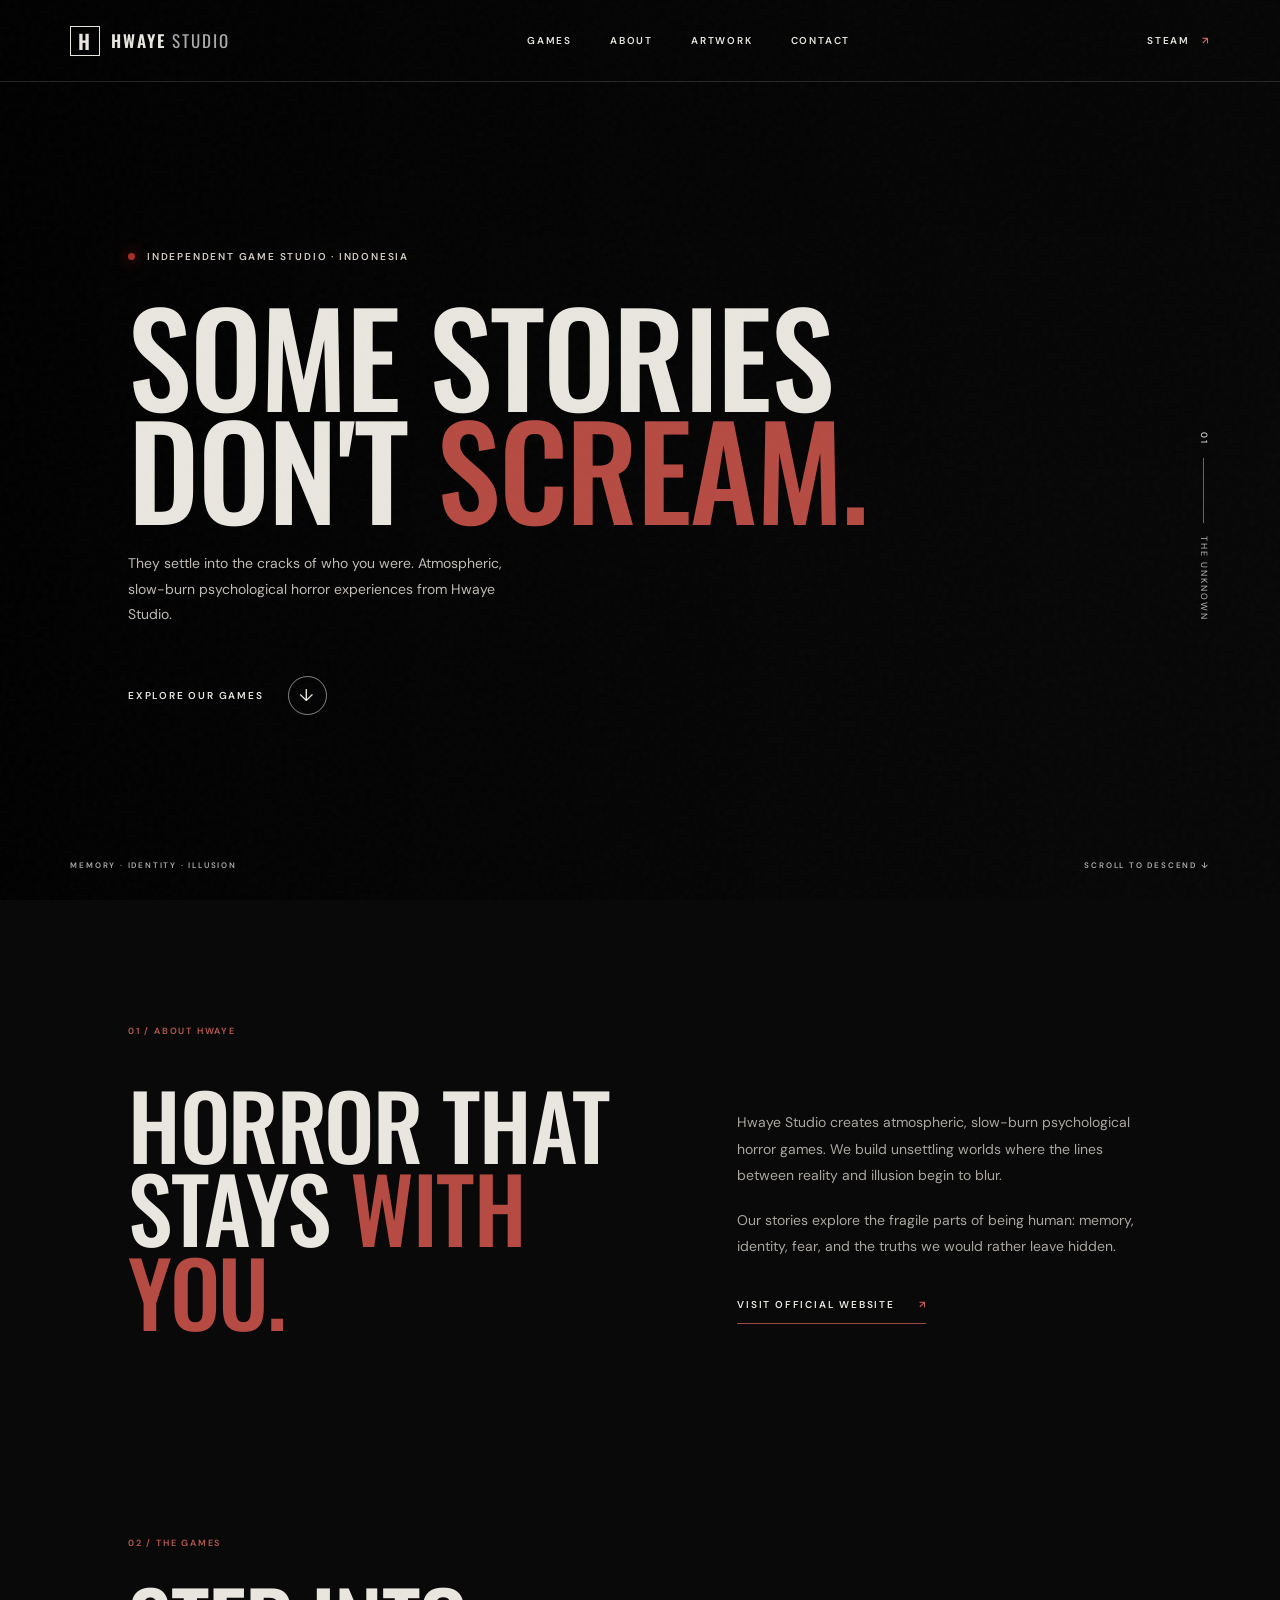
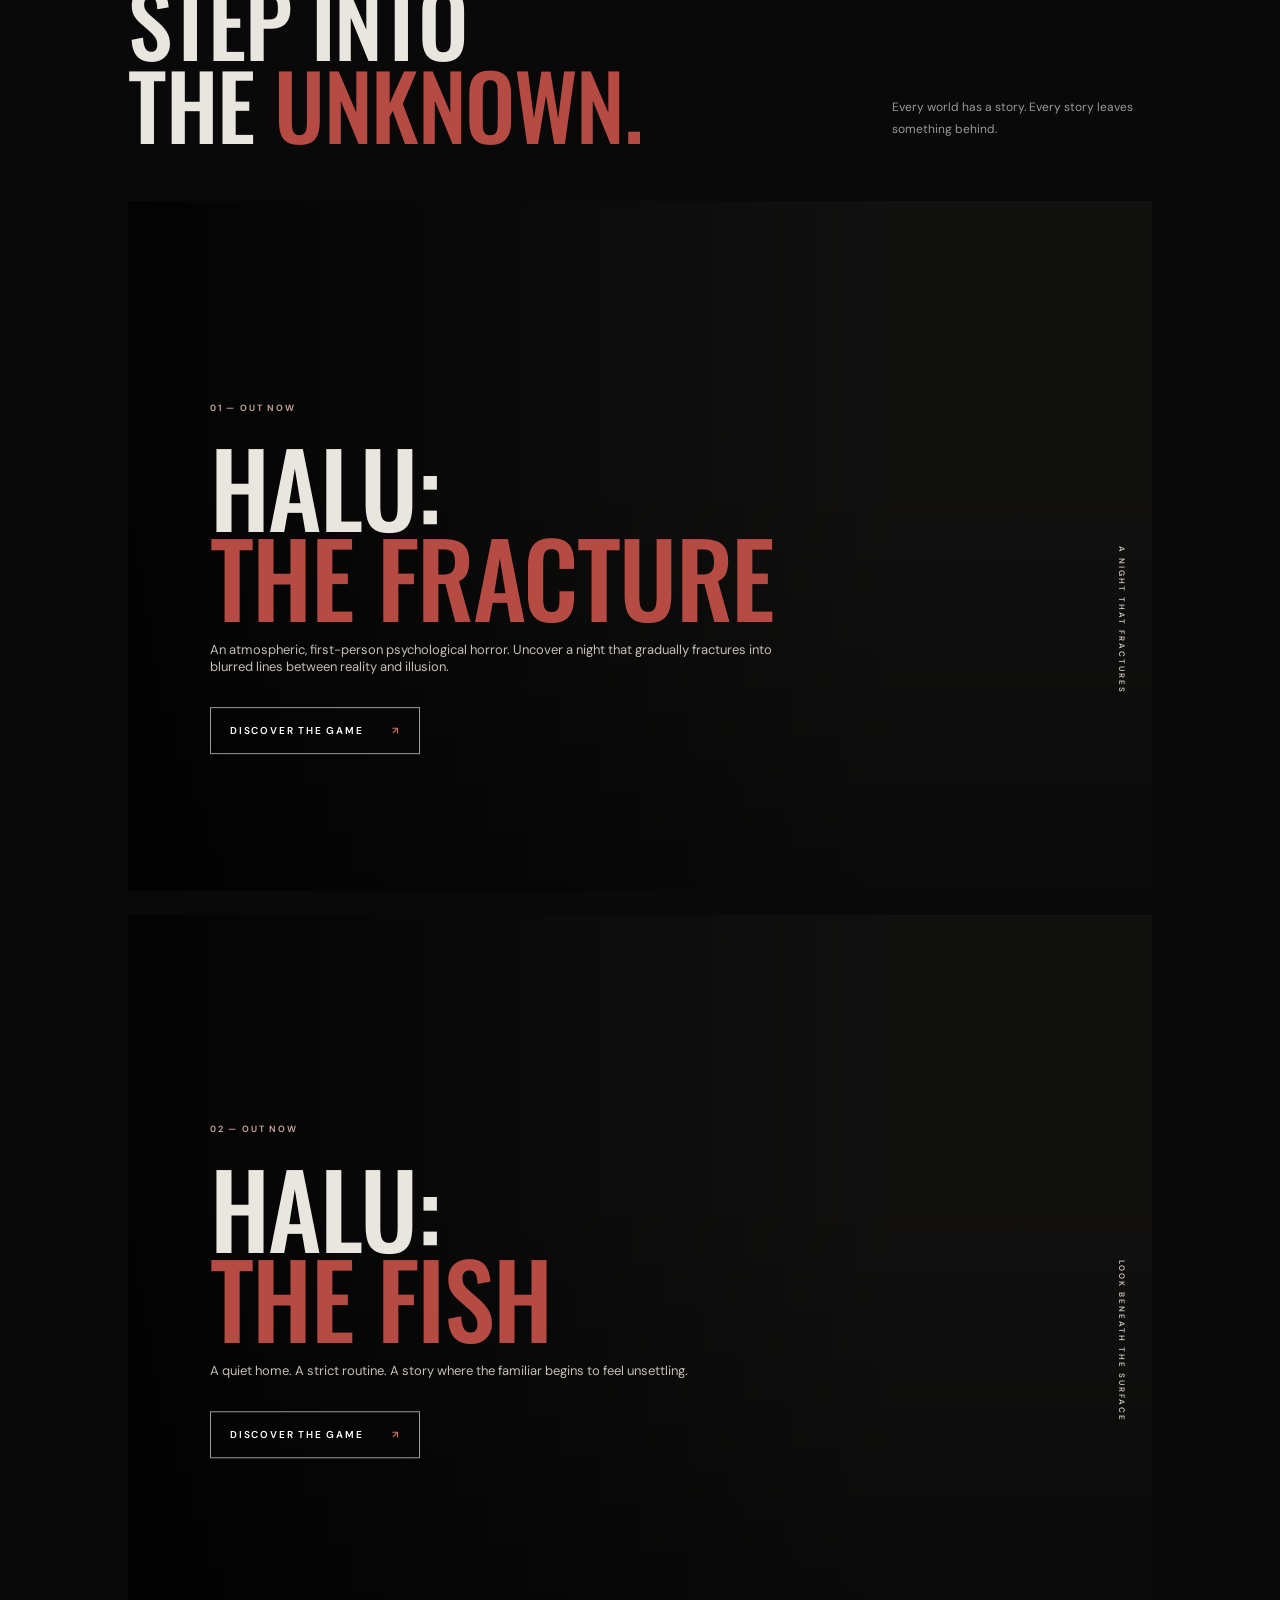
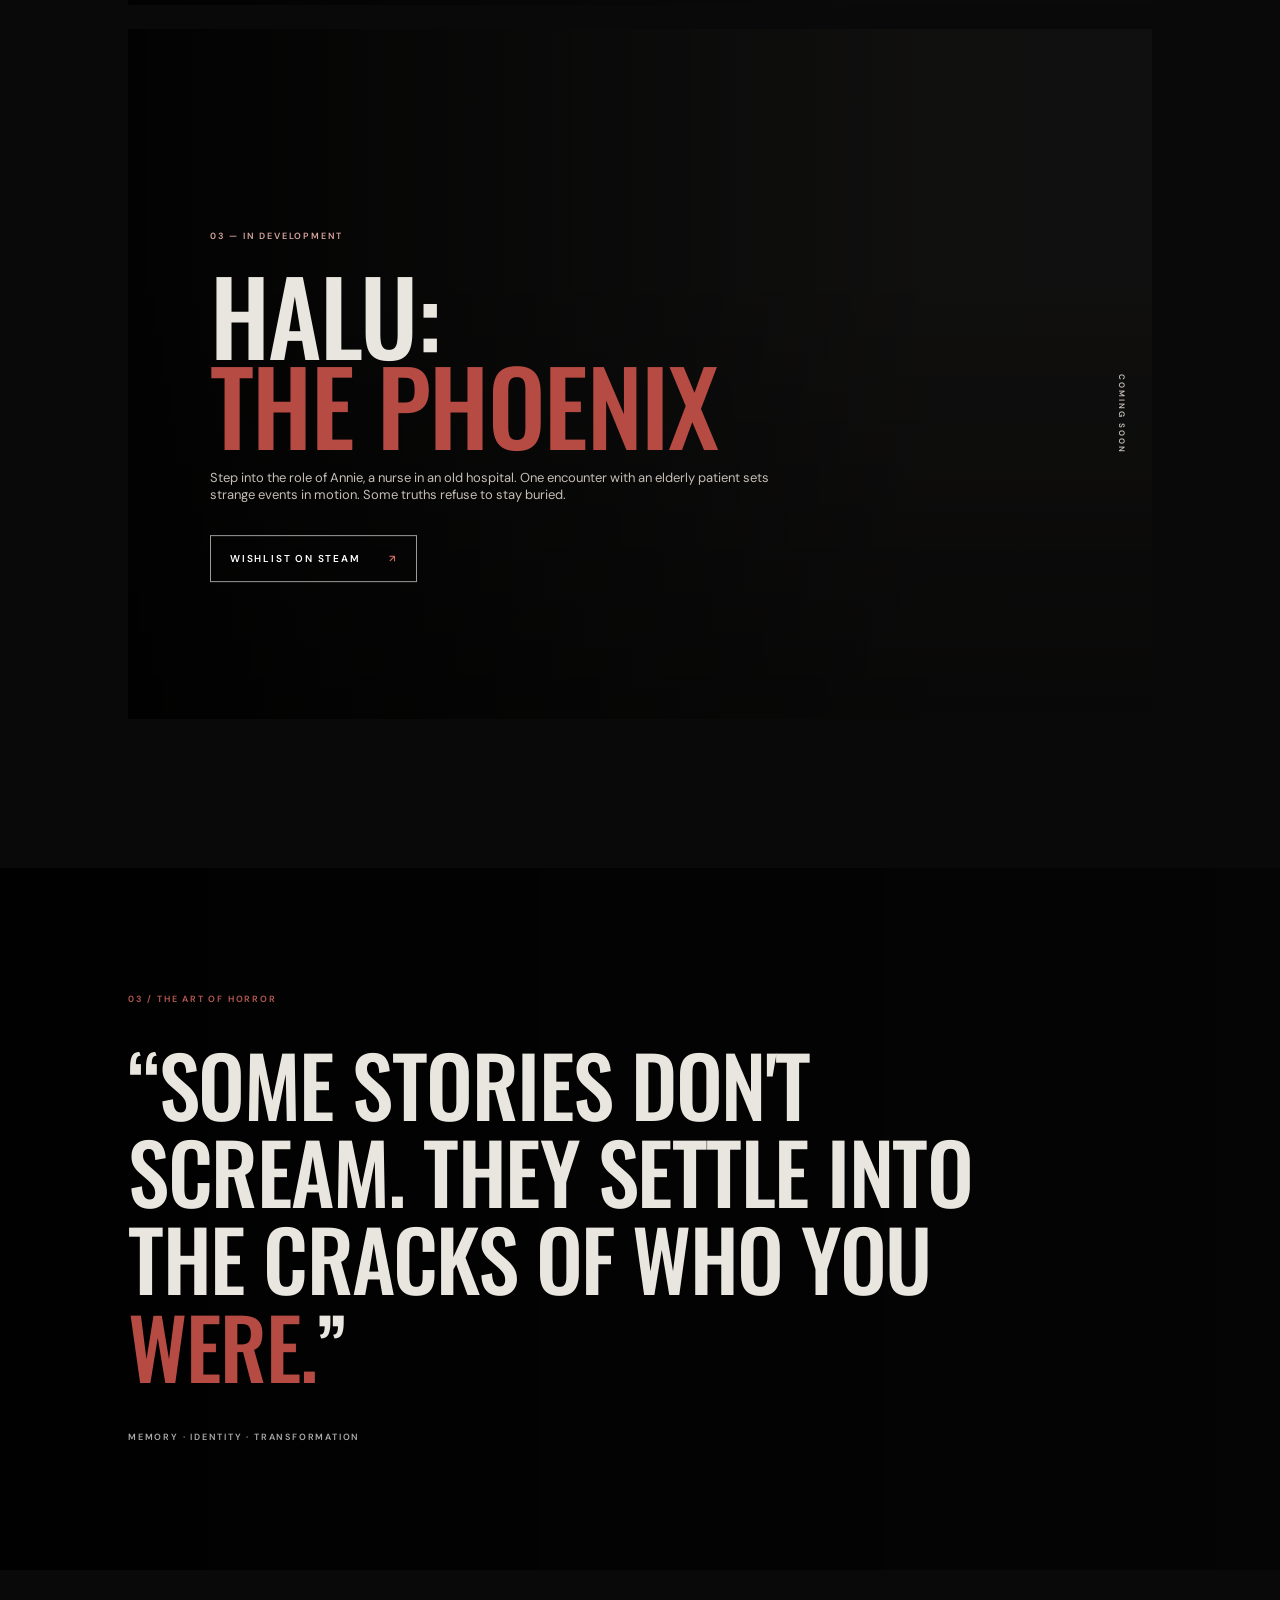
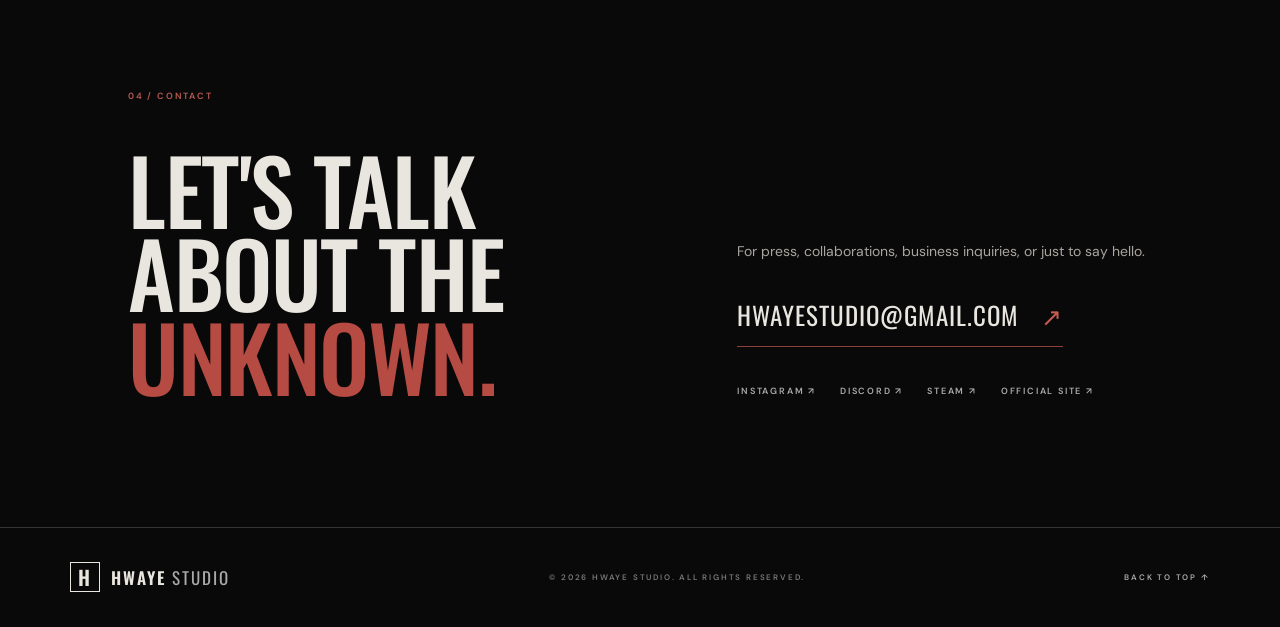
==== index.html @ 4f8d3e0d "First Commit" ====
<!DOCTYPE html>
<html lang="en">
<head>
  <meta charset="UTF-8">
  <meta name="viewport" content="width=device-width, initial-scale=1.0">
  <meta name="theme-color" content="#080808">
  <meta name="description" content="Hwaye Studio creates atmospheric psychological horror games. Stories that settle into the cracks of who you were.">
  <title>Hwaye Studio | Psychological Horror Games</title>
  <link rel="preconnect" href="https://fonts.googleapis.com">
  <link rel="preconnect" href="https://fonts.gstatic.com" crossorigin>
  <link href="https://fonts.googleapis.com/css2?family=DM+Sans:wght@400;500;600;700&family=Oswald:wght@400;500;600;700&display=swap" rel="stylesheet">
  <link rel="stylesheet" href="style.css">
</head>
<body>
  <div class="noise" aria-hidden="true"></div>
  <header class="header" id="top">
    <a class="brand" href="#top" aria-label="Hwaye Studio home"><span class="brand-mark">H</span><span>HWAYE<span class="brand-light"> STUDIO</span></span></a>
    <button class="menu-toggle" aria-label="Toggle navigation" aria-expanded="false"><span></span><span></span></button>
    <nav class="nav" aria-label="Main navigation"><a href="#games">GAMES</a><a href="#studio">ABOUT</a><a href="#artwork">ARTWORK</a><a href="#contact">CONTACT</a></nav>
    <a class="header-link" href="https://store.steampowered.com/developer/hwayestudio" target="_blank" rel="noreferrer">STEAM <span>↗</span></a>
  </header>

  <main>
    <section class="hero">
      <div class="hero-image"></div><div class="hero-shade"></div>
      <div class="hero-content">
        <p class="eyebrow"><i></i> INDEPENDENT GAME STUDIO · INDONESIA</p>
        <h1>SOME STORIES<br>DON'T <em>SCREAM.</em></h1>
        <p class="hero-copy">They settle into the cracks of who you were. Atmospheric, slow-burn psychological horror experiences from Hwaye Studio.</p>
        <a class="round-link" href="#games"><span>EXPLORE OUR GAMES</span><b>↓</b></a>
      </div>
      <div class="hero-index"><span>01</span><span class="index-line"></span><span>THE UNKNOWN</span></div>
      <div class="hero-bottom"><span>MEMORY · IDENTITY · ILLUSION</span><span>SCROLL TO DESCEND ↓</span></div>
    </section>

    <section class="intro section" id="studio">
      <div class="section-tag">01 / ABOUT HWAYE</div>
      <div class="intro-grid"><h2>HORROR THAT<br>STAYS <em>WITH YOU.</em></h2><div class="intro-text"><p>Hwaye Studio creates atmospheric, slow-burn psychological horror games. We build unsettling worlds where the lines between reality and illusion begin to blur.</p><p>Our stories explore the fragile parts of being human: memory, identity, fear, and the truths we would rather leave hidden.</p><a class="text-link" href="https://hwaye.studio/" target="_blank" rel="noreferrer">VISIT OFFICIAL WEBSITE <span>↗</span></a></div></div>
    </section>

    <section class="games section" id="games">
      <div class="section-heading"><div><div class="section-tag">02 / THE GAMES</div><h2>STEP INTO<br>THE <em>UNKNOWN.</em></h2></div><p>Every world has a story. Every story leaves something behind.</p></div>
      <article class="game-feature game-fracture">
        <div class="game-art art-fracture" role="img" aria-label="Halu The Fracture atmospheric game artwork"></div><div class="game-overlay"></div>
        <div class="game-info"><span class="game-number">01 — OUT NOW</span><h3>HALU:<br><em>THE FRACTURE</em></h3><p>An atmospheric, first-person psychological horror. Uncover a night that gradually fractures into blurred lines between reality and illusion.</p><a class="button-line" href="https://store.steampowered.com/search/?term=Halu%3A+The+Fracture" target="_blank" rel="noreferrer">DISCOVER THE GAME <span>↗</span></a></div><span class="game-side">A NIGHT THAT FRACTURES</span>
      </article>
      <article class="game-feature game-fish">
        <div class="game-art art-fish" role="img" aria-label="Halu The Fish atmospheric game artwork"></div><div class="game-overlay"></div>
        <div class="game-info"><span class="game-number">02 — OUT NOW</span><h3>HALU:<br><em>THE FISH</em></h3><p>A quiet home. A strict routine. A story where the familiar begins to feel unsettling.</p><a class="button-line" href="https://store.steampowered.com/search/?term=Halu%3A+The+Fish" target="_blank" rel="noreferrer">DISCOVER THE GAME <span>↗</span></a></div><span class="game-side">LOOK BENEATH THE SURFACE</span>
      </article>
      <article class="game-feature game-phoenix">
        <div class="game-art art-phoenix" role="img" aria-label="Halu The Phoenix old hospital atmosphere"></div><div class="game-overlay"></div>
        <div class="game-info"><span class="game-number">03 — IN DEVELOPMENT</span><h3>HALU:<br><em>THE PHOENIX</em></h3><p>Step into the role of Annie, a nurse in an old hospital. One encounter with an elderly patient sets strange events in motion. Some truths refuse to stay buried.</p><a class="button-line" href="https://store.steampowered.com/app/5189060/Haze_of_Lucidity_Halu_The_Phoenix/?l=indonesian" target="_blank" rel="noreferrer">WISHLIST ON STEAM <span>↗</span></a></div><span class="game-side">COMING SOON</span>
      </article>
    </section>

    <section class="manifesto section" id="artwork">
      <div class="manifesto-bg"></div><div class="manifesto-content"><div class="section-tag">03 / THE ART OF HORROR</div><p class="manifesto-quote">“SOME STORIES DON'T SCREAM. THEY SETTLE INTO THE CRACKS OF WHO YOU <em>WERE.</em>”</p><span class="manifesto-caption">MEMORY · IDENTITY · TRANSFORMATION</span></div>
    </section>

    <section class="contact section" id="contact"><div class="section-tag">04 / CONTACT</div><div class="contact-grid"><h2>LET'S TALK<br>ABOUT THE <em>UNKNOWN.</em></h2><div class="contact-details"><p>For press, collaborations, business inquiries, or just to say hello.</p><a class="email-link" href="mailto:hwayestudio@gmail.com">HWAYESTUDIO@GMAIL.COM <span>↗</span></a><div class="socials"><a href="https://www.instagram.com/hwayestudio/" target="_blank" rel="noreferrer">INSTAGRAM ↗</a><a href="https://discord.gg/NHmQ7cqmkS" target="_blank" rel="noreferrer">DISCORD ↗</a><a href="https://store.steampowered.com/developer/hwayestudio" target="_blank" rel="noreferrer">STEAM ↗</a><a href="https://hwaye.studio/" target="_blank" rel="noreferrer">OFFICIAL SITE ↗</a></div></div></div></section>
  </main>
  <footer class="footer"><a class="brand" href="#top"><span class="brand-mark">H</span><span>HWAYE<span class="brand-light"> STUDIO</span></span></a><span>© <span id="year"></span> HWAYE STUDIO. ALL RIGHTS RESERVED.</span><a href="#top" class="back-top">BACK TO TOP ↑</a></footer>
  <script src="script.js"></script>
</body>
</html>
---- style.css ----
:root {
  --bg: #090909;
  --paper: #e9e6df;
  --muted: #99958e;
  --red: #a52d27;
  --line: rgba(233,230,223,.2);
}

* {
  box-sizing: border-box;
}

html {
  scroll-behavior: smooth;
}

body {
  margin: 0;
  background: var(--bg);
  color: var(--paper);
  font-family: "DM Sans",sans-serif;
  overflow-x: hidden;
}

.noise {
  position: fixed;
  inset: 0;
  z-index: 20;
  pointer-events: none;
  opacity: .045;
  background-image: url("data:image/svg+xml,%3Csvg viewBox='0 0 180 180' xmlns='http://www.w3.org/2000/svg'%3E%3Cfilter id='n'%3E%3CfeTurbulence type='fractalNoise' baseFrequency='.9' numOctaves='3' stitchTiles='stitch'/%3E%3C/filter%3E%3Crect width='100%25' height='100%25' filter='url(%23n)' opacity='.55'/%3E%3C/svg%3E");
}

.header {
  height: 82px;
  position: absolute;
  z-index: 30;
  top: 0;
  left: 0;
  width: 100%;
  display: flex;
  align-items: center;
  justify-content: space-between;
  padding: 0 5.5%;
  border-bottom: 1px solid rgba(255,255,255,.14);
}

.brand {
  display: flex;
  align-items: center;
  gap: 11px;
  text-decoration: none;
  color: var(--paper);
  font-family: Oswald,sans-serif;
  font-size: 17px;
  letter-spacing: 2px;
  font-weight: 600;
}

.brand-mark {
  width: 30px;
  height: 30px;
  border: 1px solid var(--paper);
  display: grid;
  place-items: center;
  font-size: 20px;
  line-height: 1;
}

.brand-light {
  font-weight: 400;
  color: #aaa;
}

.nav {
  display: flex;
  gap: 38px;
}

.nav a,.header-link,.eyebrow,.hero-bottom,.section-tag,.game-number,.game-side,.manifesto-caption,.socials,.footer,.round-link,.button-line,.text-link {
  font-size: 10px;
  letter-spacing: 1.8px;
  font-weight: 600;
}

.nav a,.header-link {
  color: var(--paper);
  text-decoration: none;
  transition: color .25s;
}

.nav a:hover,.header-link:hover,.socials a:hover {
  color: #d36b62;
}

.header-link span {
  color: #d36b62;
  margin-left: 8px;
}

.menu-toggle {
  display: none;
}

.hero {
  height: 100svh;
  min-height: 650px;
  position: relative;
  display: flex;
  align-items: center;
  padding: 100px 10% 80px;
  overflow: hidden;
}

.hero-image,.hero-shade {
  position: absolute;
  inset: 0;
}

.hero-image {
  background-image: url("https://images.unsplash.com/photo-1518709268805-4e9042af9f23?auto=format&fit=crop&w=2200&q=85");
  background-position: center 48%;
  background-size: cover;
  filter: grayscale(65%);
  transform: scale(1.03);
  animation: slowzoom 18s ease-in-out infinite alternate;
}

.hero-shade {
  background: linear-gradient(90deg,rgba(0,0,0,.88),rgba(0,0,0,.38) 60%,rgba(0,0,0,.18)),linear-gradient(0deg,#090909 0%,transparent 35%,rgba(0,0,0,.28));
}

.hero-content {
  position: relative;
  z-index: 2;
  max-width: 850px;
  margin-top: 35px;
}

.eyebrow {
  color: #d2ccc2;
  display: flex;
  align-items: center;
  gap: 12px;
}

.eyebrow i {
  width: 7px;
  height: 7px;
  background: var(--red);
  border-radius: 50%;
  box-shadow: 0 0 14px var(--red);
}

h1,h2,h3,.manifesto-quote {
  font-family: Oswald,sans-serif;
  font-weight: 500;
  letter-spacing: -1.5px;
}

h1 {
  font-size: clamp(65px,10vw,150px);
  line-height: .88;
  margin: 35px 0 28px;
}

h1 em,h2 em,h3 em,.manifesto-quote em {
  font-style: normal;
  color: #b64b43;
}

.hero-copy {
  font-size: 14px;
  line-height: 1.8;
  color: #c0bbb3;
  max-width: 390px;
}

.round-link {
  display: inline-flex;
  align-items: center;
  gap: 24px;
  margin-top: 35px;
  text-decoration: none;
  color: var(--paper);
}

.round-link b {
  width: 39px;
  height: 39px;
  border: 1px solid rgba(255,255,255,.5);
  border-radius: 50%;
  display: grid;
  place-items: center;
  font-size: 17px;
  font-weight: 400;
  transition: .3s;
}

.round-link:hover b {
  background: var(--red);
  border-color: var(--red);
  transform: translateY(4px);
}

.hero-index {
  position: absolute;
  right: 5.5%;
  top: 48%;
  display: flex;
  align-items: center;
  gap: 13px;
  writing-mode: vertical-rl;
  color: #bbb;
  font-size: 9px;
  letter-spacing: 2px;
}

.hero-index span:first-child {
  color: #fff;
}

.index-line {
  height: 65px;
  width: 1px;
  background: #a54a43;
}

.hero-bottom {
  position: absolute;
  bottom: 30px;
  left: 5.5%;
  right: 5.5%;
  display: flex;
  justify-content: space-between;
  color: #aaa;
  font-size: 8px;
}

.section {
  padding: 125px 10%;
}

.section-tag {
  color: #b85a52;
  font-size: 9px;
}

.intro-grid {
  display: grid;
  grid-template-columns: 1.1fr .9fr;
  gap: 10%;
  align-items: end;
  margin-top: 45px;
}

h2 {
  font-size: clamp(54px,7vw,100px);
  line-height: .93;
  margin: 0;
}

.intro-text {
  max-width: 440px;
  padding-bottom: 8px;
}

.intro-text p,.contact-details p {
  font-size: 14px;
  line-height: 1.9;
  color: #aaa69f;
  margin: 0 0 18px;
}

.text-link {
  display: inline-block;
  margin-top: 20px;
  text-decoration: none;
  color: var(--paper);
  padding-bottom: 12px;
  border-bottom: 1px solid #9d4a43;
}

.text-link span {
  margin-left: 20px;
  color: #c65b51;
}

.games {
  padding-top: 80px;
}

.section-heading {
  display: flex;
  justify-content: space-between;
  align-items: end;
  margin-bottom: 55px;
}

.section-heading h2 {
  margin-top: 30px;
}

.section-heading>p {
  max-width: 260px;
  font-size: 12px;
  line-height: 1.8;
  color: #999;
  margin: 0 0 5px;
}

.game-feature {
  height: min(65vw,690px);
  min-height: 470px;
  position: relative;
  margin-bottom: 24px;
  overflow: hidden;
  background: #171615;
}

.game-art,.art-phoenix {
  background-image: url("https://images.unsplash.com/photo-1519494026892-80bbd2d6fd0d?auto=format&fit=crop&w=2000&q=85");
  background-position: center 48%;
  filter: grayscale(55%) brightness(.72);
}

.game-phoenix .game-overlay {
  background: linear-gradient(90deg,rgba(0,0,0,.9),rgba(0,0,0,.3) 78%),linear-gradient(0deg,rgba(0,0,0,.48),transparent 65%);
}

.game-phoenix .game-number {
  color: #d6a59e;
}

.game-overlay {
  position: absolute;
  inset: 0;
}

.game-art {
  background-size: cover;
  background-position: center;
  transition: transform 1.2s cubic-bezier(.2,.7,.2,1);
  filter: grayscale(35%);
}

.game-feature:hover .game-art {
  transform: scale(1.045);
}

.art-fracture {
  background-image: url("https://images.unsplash.com/photo-1519608487953-e999c86e7455?auto=format&fit=crop&w=2000&q=85");
  background-position: center 45%;
}

.art-fish {
  background-image: url("https://images.unsplash.com/photo-1524704654690-b56c05c78a00?auto=format&fit=crop&w=2000&q=85");
  background-position: center 52%;
  filter: grayscale(20%) brightness(.72);
}

.game-overlay {
  background: linear-gradient(90deg,rgba(0,0,0,.86),rgba(0,0,0,.24) 75%),linear-gradient(0deg,rgba(0,0,0,.4),transparent 60%);
}

.game-info {
  position: absolute;
  left: 8%;
  top: 50%;
  transform: translateY(-42%);
  max-width: 580px;
}

.game-number {
  color: #d0aaa3;
  font-size: 9px;
}

.game-info h3 {
  font-size: clamp(55px,8vw,112px);
  line-height: .88;
  margin: 25px 0 20px;
}

.game-info p {
  font-size: 13px;
  color: #c4beb6;
  margin-bottom: 32px;
}

.button-line {
  display: inline-block;
  text-decoration: none;
  color: white;
  border: 1px solid rgba(255,255,255,.6);
  padding: 16px 19px;
  transition: .3s;
}

.button-line span {
  margin-left: 25px;
  color: #d16b61;
}

.button-line:hover {
  background: var(--paper);
  color: #111;
}

.game-side {
  position: absolute;
  right: 25px;
  top: 50%;
  writing-mode: vertical-rl;
  color: #c6c0b9;
  font-size: 8px;
  letter-spacing: 2px;
}

.manifesto {
  min-height: 570px;
  position: relative;
  display: flex;
  align-items: center;
  overflow: hidden;
}

.manifesto-bg {
  position: absolute;
  inset: 0;
  background: linear-gradient(90deg,rgba(0,0,0,.9),rgba(0,0,0,.48)),url("https://images.unsplash.com/photo-1511497584788-876760111969?auto=format&fit=crop&w=2000&q=85") center/cover;
  filter: grayscale(100%);
}

.manifesto-content {
  position: relative;
  max-width: 900px;
}

.manifesto-quote {
  font-size: clamp(42px,6.5vw,88px);
  line-height: 1.05;
  margin: 35px 0;
}

.manifesto-caption {
  color: #aaa;
  font-size: 9px;
}

.contact {
  padding-top: 120px;
  padding-bottom: 130px;
}

.contact-grid {
  display: grid;
  grid-template-columns: 1.1fr .9fr;
  gap: 10%;
  align-items: end;
  margin-top: 45px;
}

.contact-details {
  max-width: 440px;
}

.email-link {
  display: inline-block;
  color: var(--paper);
  font-family: Oswald,sans-serif;
  font-size: clamp(17px,2vw,25px);
  letter-spacing: 1px;
  text-decoration: none;
  border-bottom: 1px solid #8d413a;
  padding: 13px 0;
}

.email-link span {
  color: #c65b51;
  margin-left: 15px;
}

.socials {
  display: flex;
  gap: 24px;
  flex-wrap: wrap;
  margin-top: 38px;
}

.socials a {
  color: #aaa;
  text-decoration: none;
  font-size: 9px;
  transition: .2s;
}

.footer {
  min-height: 100px;
  border-top: 1px solid var(--line);
  padding: 25px 5.5%;
  display: flex;
  align-items: center;
  justify-content: space-between;
  color: #777;
  font-size: 8px;
}

.footer .brand {
  color: var(--paper);
}

.back-top {
  color: #aaa;
  text-decoration: none;
}

.back-top:hover {
  color: #fff;
}

@keyframes slowzoom {
  from {
    transform: scale(1.03);
  }

  to {
    transform: scale(1.12);
  }
}

@media (max-width:760px) {
  .header {
    height: 70px;
    padding: 0 6%;
  }

  .nav {
    display: none;
    position: absolute;
    top: 70px;
    left: 0;
    right: 0;
    background: #0c0c0c;
    padding: 25px 7%;
    flex-direction: column;
    gap: 23px;
    border-bottom: 1px solid var(--line);
  }

  .nav.open {
    display: flex;
  }

  .header-link {
    margin-left: auto;
    margin-right: 22px;
  }

  .menu-toggle {
    display: flex;
    background: none;
    border: 0;
    width: 28px;
    height: 24px;
    flex-direction: column;
    justify-content: center;
    gap: 6px;
    order: 3;
    padding: 0;
  }

  .menu-toggle span {
    height: 1px;
    background: #eee;
    width: 100%;
  }

  .hero {
    min-height: 680px;
    padding: 100px 7% 80px;
  }

  .hero-content {
    margin-top: 0;
  }

  h1 {
    font-size: clamp(58px,15vw,100px);
  }

  .hero-index {
    right: 5%;
    font-size: 7px;
  }

  .hero-bottom {
    left: 7%;
    right: 7%;
    font-size: 7px;
  }

  .section {
    padding: 85px 7%;
  }

  .intro-grid,.contact-grid {
    grid-template-columns: 1fr;
    gap: 35px;
    margin-top: 35px;
  }

  .intro-text {
    max-width: 560px;
  }

  .section-heading {
    display: block;
  }

  .section-heading>p {
    margin-top: 25px;
  }

  .game-feature {
    min-height: 530px;
    height: 145vw;
    max-height: 650px;
  }

  .game-info {
    left: 7%;
    right: 7%;
    top: auto;
    bottom: 9%;
    transform: none;
  }

  .game-info h3 {
    font-size: clamp(54px,13vw,85px);
  }

  .game-side {
    right: 12px;
  }

  .manifesto {
    min-height: 490px;
  }

  .manifesto-quote {
    font-size: clamp(40px,11vw,68px);
  }

  .footer {
    padding: 25px 7%;
    gap: 20px;
    flex-wrap: wrap;
  }

  .footer>span {
    order: 3;
    width: 100%;
  }
}

@media (prefers-reduced-motion:reduce) {
  html {
    scroll-behavior: auto;
  }

  *,*::before,*::after {
    animation-duration: .01ms !important;
    transition-duration: .01ms !important;
  }
}

.reveal {
  opacity: 0;
  transform: translateY(24px);
  transition: opacity .8s ease,transform .8s ease;
}

.reveal.is-visible {
  opacity: 1;
  transform: translateY(0);
}
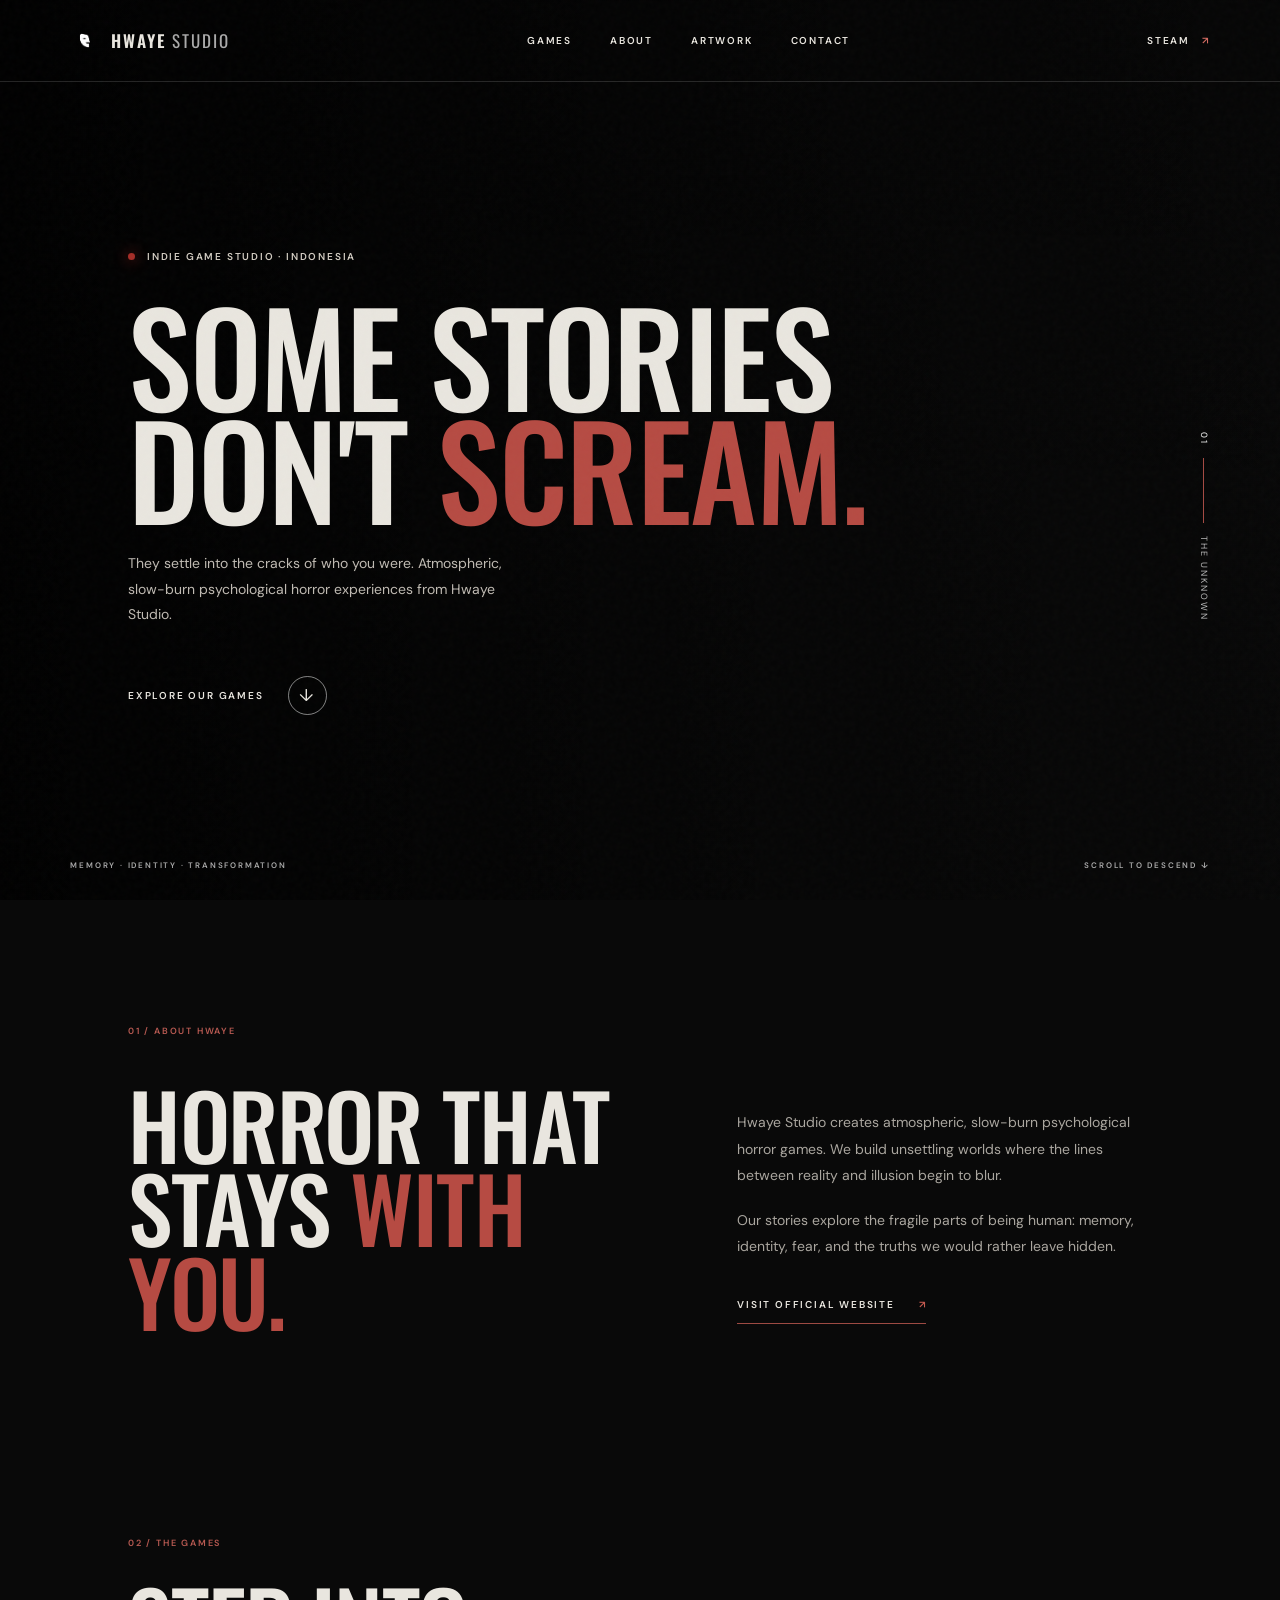
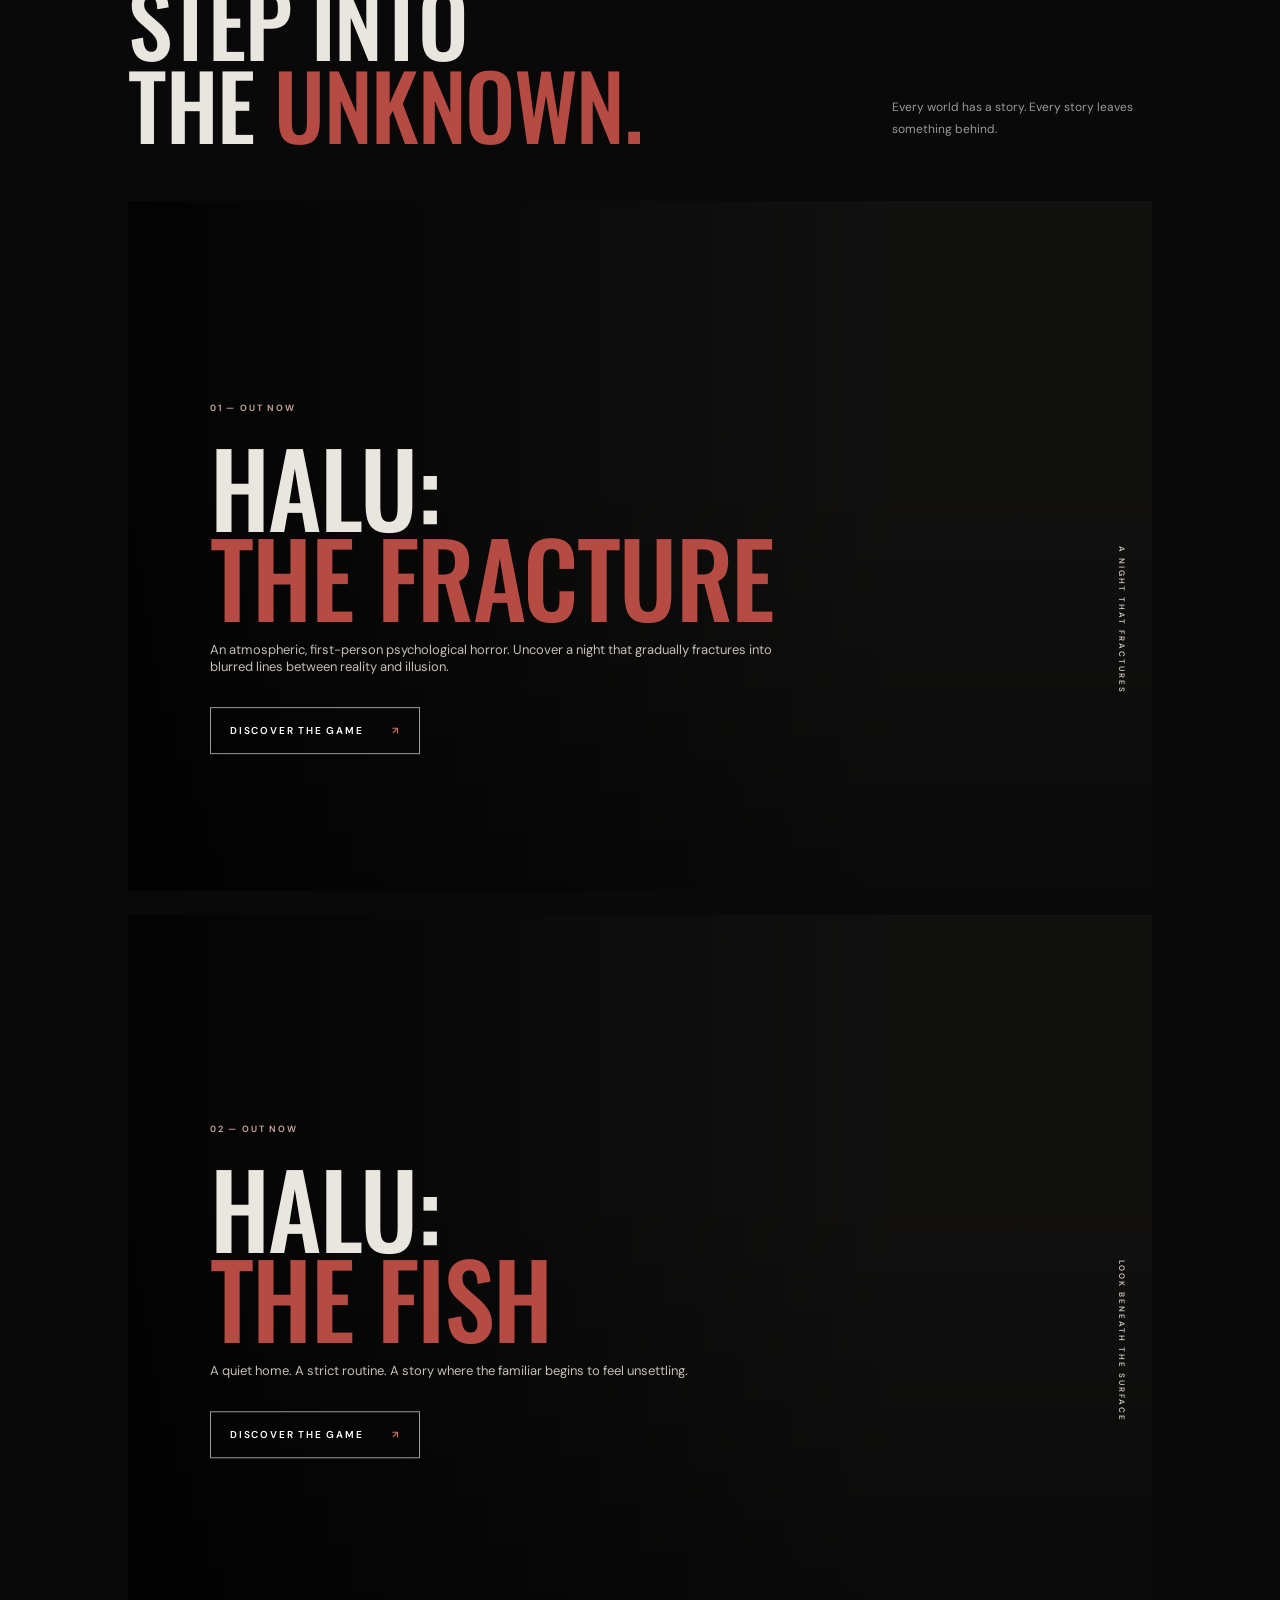
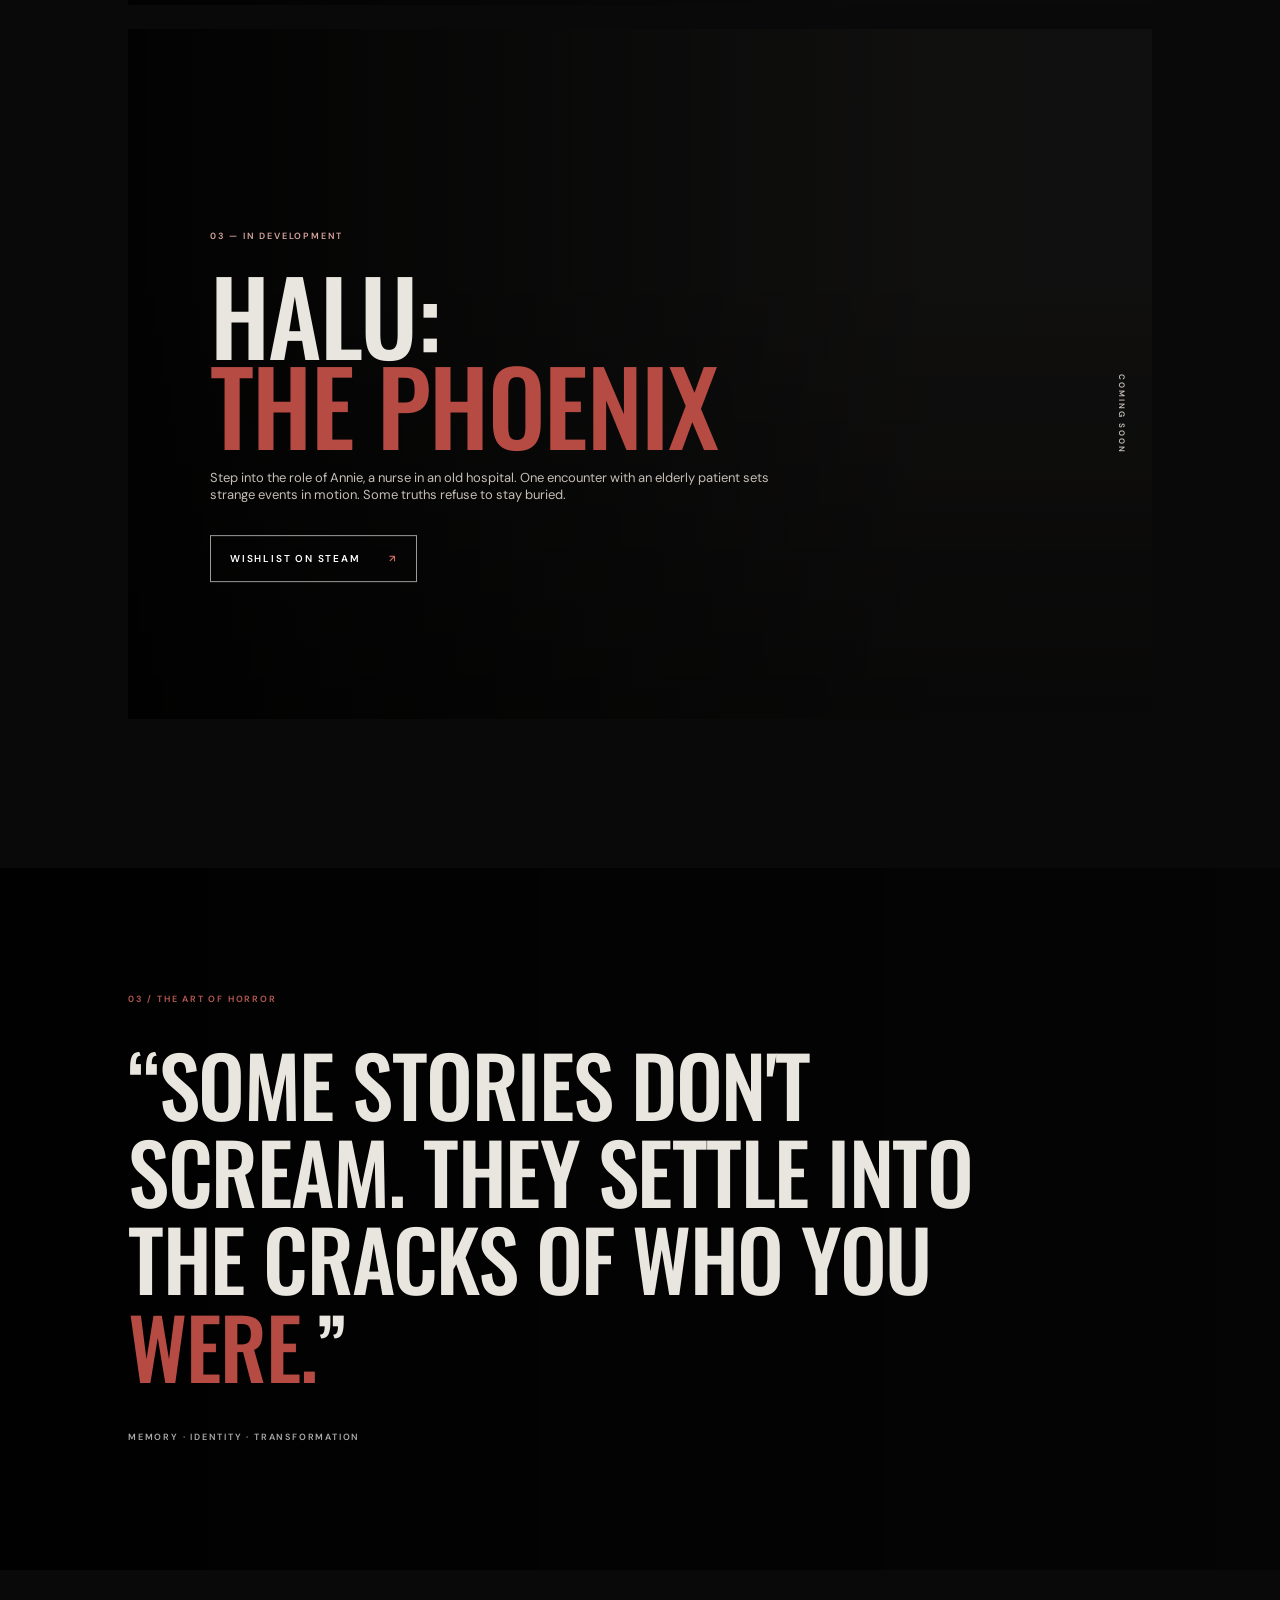
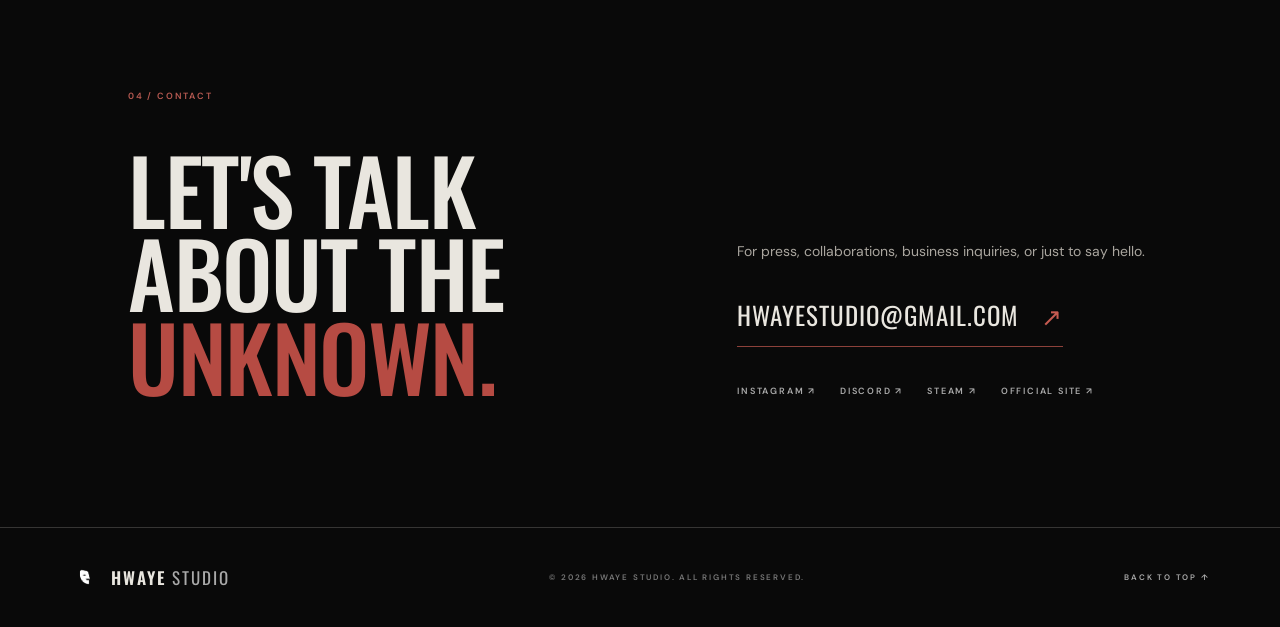
==== commit 4bba9068: "Added Hwaye Studio Logo" ====
--- a/index.html
+++ b/index.html
@@ -5,7 +5,9 @@
   <meta name="viewport" content="width=device-width, initial-scale=1.0">
   <meta name="theme-color" content="#080808">
   <meta name="description" content="Hwaye Studio creates atmospheric psychological horror games. Stories that settle into the cracks of who you were.">
+
   <title>Hwaye Studio | Psychological Horror Games</title>
+
   <link rel="preconnect" href="https://fonts.googleapis.com">
   <link rel="preconnect" href="https://fonts.gstatic.com" crossorigin>
   <link href="https://fonts.googleapis.com/css2?family=DM+Sans:wght@400;500;600;700&family=Oswald:wght@400;500;600;700&display=swap" rel="stylesheet">
@@ -13,54 +15,159 @@
 </head>
 <body>
   <div class="noise" aria-hidden="true"></div>
+
+  <!-- Header -->
   <header class="header" id="top">
-    <a class="brand" href="#top" aria-label="Hwaye Studio home"><span class="brand-mark">H</span><span>HWAYE<span class="brand-light"> STUDIO</span></span></a>
-    <button class="menu-toggle" aria-label="Toggle navigation" aria-expanded="false"><span></span><span></span></button>
-    <nav class="nav" aria-label="Main navigation"><a href="#games">GAMES</a><a href="#studio">ABOUT</a><a href="#artwork">ARTWORK</a><a href="#contact">CONTACT</a></nav>
+    <a class="brand" href="#top" aria-label="Hwaye Studio home"><img class="brand-mark" src="assets/logo.png" alt=""><span>HWAYE<span class="brand-light"> STUDIO</span></span></a>
+
+    <button class="menu-toggle" aria-label="Toggle navigation" aria-expanded="false">
+      <span></span>
+      <span></span>
+    </button>
+
+    <nav class="nav" aria-label="Main navigation">
+      <a href="#games">GAMES</a>
+      <a href="#studio">ABOUT</a>
+      <a href="#artwork">ARTWORK</a>
+      <a href="#contact">CONTACT</a>
+    </nav>
+
     <a class="header-link" href="https://store.steampowered.com/developer/hwayestudio" target="_blank" rel="noreferrer">STEAM <span>↗</span></a>
   </header>
 
   <main>
+    <!-- Hero -->
     <section class="hero">
-      <div class="hero-image"></div><div class="hero-shade"></div>
+      <div class="hero-image"></div>
+      <div class="hero-shade"></div>
+
       <div class="hero-content">
-        <p class="eyebrow"><i></i> INDEPENDENT GAME STUDIO · INDONESIA</p>
+        <p class="eyebrow"><i></i>INDIE GAME STUDIO · INDONESIA</p>
         <h1>SOME STORIES<br>DON'T <em>SCREAM.</em></h1>
         <p class="hero-copy">They settle into the cracks of who you were. Atmospheric, slow-burn psychological horror experiences from Hwaye Studio.</p>
         <a class="round-link" href="#games"><span>EXPLORE OUR GAMES</span><b>↓</b></a>
       </div>
-      <div class="hero-index"><span>01</span><span class="index-line"></span><span>THE UNKNOWN</span></div>
-      <div class="hero-bottom"><span>MEMORY · IDENTITY · ILLUSION</span><span>SCROLL TO DESCEND ↓</span></div>
+
+      <div class="hero-index">
+        <span>01</span>
+        <span class="index-line"></span>
+        <span>THE UNKNOWN</span>
+      </div>
+
+      <div class="hero-bottom">
+        <span>MEMORY · IDENTITY · TRANSFORMATION</span>
+        <span>SCROLL TO DESCEND ↓</span>
+      </div>
     </section>
 
+    <!-- About -->
     <section class="intro section" id="studio">
       <div class="section-tag">01 / ABOUT HWAYE</div>
-      <div class="intro-grid"><h2>HORROR THAT<br>STAYS <em>WITH YOU.</em></h2><div class="intro-text"><p>Hwaye Studio creates atmospheric, slow-burn psychological horror games. We build unsettling worlds where the lines between reality and illusion begin to blur.</p><p>Our stories explore the fragile parts of being human: memory, identity, fear, and the truths we would rather leave hidden.</p><a class="text-link" href="https://hwaye.studio/" target="_blank" rel="noreferrer">VISIT OFFICIAL WEBSITE <span>↗</span></a></div></div>
+
+      <div class="intro-grid">
+        <h2>HORROR THAT<br>STAYS <em>WITH YOU.</em></h2>
+
+        <div class="intro-text">
+          <p>Hwaye Studio creates atmospheric, slow-burn psychological horror games. We build unsettling worlds where the lines between reality and illusion begin to blur.</p>
+          <p>Our stories explore the fragile parts of being human: memory, identity, fear, and the truths we would rather leave hidden.</p>
+          <a class="text-link" href="https://hwaye.studio/" target="_blank" rel="noreferrer">VISIT OFFICIAL WEBSITE <span>↗</span></a>
+        </div>
+      </div>
     </section>
 
+    <!-- Games -->
     <section class="games section" id="games">
-      <div class="section-heading"><div><div class="section-tag">02 / THE GAMES</div><h2>STEP INTO<br>THE <em>UNKNOWN.</em></h2></div><p>Every world has a story. Every story leaves something behind.</p></div>
+      <div class="section-heading">
+        <div>
+          <div class="section-tag">02 / THE GAMES</div>
+          <h2>STEP INTO<br>THE <em>UNKNOWN.</em></h2>
+        </div>
+        <p>Every world has a story. Every story leaves something behind.</p>
+      </div>
+
       <article class="game-feature game-fracture">
-        <div class="game-art art-fracture" role="img" aria-label="Halu The Fracture atmospheric game artwork"></div><div class="game-overlay"></div>
-        <div class="game-info"><span class="game-number">01 — OUT NOW</span><h3>HALU:<br><em>THE FRACTURE</em></h3><p>An atmospheric, first-person psychological horror. Uncover a night that gradually fractures into blurred lines between reality and illusion.</p><a class="button-line" href="https://store.steampowered.com/search/?term=Halu%3A+The+Fracture" target="_blank" rel="noreferrer">DISCOVER THE GAME <span>↗</span></a></div><span class="game-side">A NIGHT THAT FRACTURES</span>
+        <div class="game-art art-fracture" role="img" aria-label="Halu The Fracture atmospheric game artwork"></div>
+        <div class="game-overlay"></div>
+
+        <div class="game-info">
+          <span class="game-number">01 — OUT NOW</span>
+          <h3>HALU:<br><em>THE FRACTURE</em></h3>
+          <p>An atmospheric, first-person psychological horror. Uncover a night that gradually fractures into blurred lines between reality and illusion.</p>
+          <a class="button-line" href="https://store.steampowered.com/search/?term=Halu%3A+The+Fracture" target="_blank" rel="noreferrer">DISCOVER THE GAME <span>↗</span></a>
+        </div>
+
+        <span class="game-side">A NIGHT THAT FRACTURES</span>
       </article>
+
       <article class="game-feature game-fish">
-        <div class="game-art art-fish" role="img" aria-label="Halu The Fish atmospheric game artwork"></div><div class="game-overlay"></div>
-        <div class="game-info"><span class="game-number">02 — OUT NOW</span><h3>HALU:<br><em>THE FISH</em></h3><p>A quiet home. A strict routine. A story where the familiar begins to feel unsettling.</p><a class="button-line" href="https://store.steampowered.com/search/?term=Halu%3A+The+Fish" target="_blank" rel="noreferrer">DISCOVER THE GAME <span>↗</span></a></div><span class="game-side">LOOK BENEATH THE SURFACE</span>
+        <div class="game-art art-fish" role="img" aria-label="Halu The Fish atmospheric game artwork"></div>
+        <div class="game-overlay"></div>
+
+        <div class="game-info">
+          <span class="game-number">02 — OUT NOW</span>
+          <h3>HALU:<br><em>THE FISH</em></h3>
+          <p>A quiet home. A strict routine. A story where the familiar begins to feel unsettling.</p>
+          <a class="button-line" href="https://store.steampowered.com/search/?term=Halu%3A+The+Fish" target="_blank" rel="noreferrer">DISCOVER THE GAME <span>↗</span></a>
+        </div>
+
+        <span class="game-side">LOOK BENEATH THE SURFACE</span>
       </article>
+
       <article class="game-feature game-phoenix">
-        <div class="game-art art-phoenix" role="img" aria-label="Halu The Phoenix old hospital atmosphere"></div><div class="game-overlay"></div>
-        <div class="game-info"><span class="game-number">03 — IN DEVELOPMENT</span><h3>HALU:<br><em>THE PHOENIX</em></h3><p>Step into the role of Annie, a nurse in an old hospital. One encounter with an elderly patient sets strange events in motion. Some truths refuse to stay buried.</p><a class="button-line" href="https://store.steampowered.com/app/5189060/Haze_of_Lucidity_Halu_The_Phoenix/?l=indonesian" target="_blank" rel="noreferrer">WISHLIST ON STEAM <span>↗</span></a></div><span class="game-side">COMING SOON</span>
+        <div class="game-art art-phoenix" role="img" aria-label="Halu The Phoenix old hospital atmosphere"></div>
+        <div class="game-overlay"></div>
+
+        <div class="game-info">
+          <span class="game-number">03 — IN DEVELOPMENT</span>
+          <h3>HALU:<br><em>THE PHOENIX</em></h3>
+          <p>Step into the role of Annie, a nurse in an old hospital. One encounter with an elderly patient sets strange events in motion. Some truths refuse to stay buried.</p>
+          <a class="button-line" href="https://store.steampowered.com/app/5189060/Haze_of_Lucidity_Halu_The_Phoenix/?l=indonesian" target="_blank" rel="noreferrer">WISHLIST ON STEAM <span>↗</span></a>
+        </div>
+
+        <span class="game-side">COMING SOON</span>
       </article>
     </section>
 
+    <!-- Artwork / Manifesto -->
     <section class="manifesto section" id="artwork">
-      <div class="manifesto-bg"></div><div class="manifesto-content"><div class="section-tag">03 / THE ART OF HORROR</div><p class="manifesto-quote">“SOME STORIES DON'T SCREAM. THEY SETTLE INTO THE CRACKS OF WHO YOU <em>WERE.</em>”</p><span class="manifesto-caption">MEMORY · IDENTITY · TRANSFORMATION</span></div>
+      <div class="manifesto-bg"></div>
+
+      <div class="manifesto-content">
+        <div class="section-tag">03 / THE ART OF HORROR</div>
+        <p class="manifesto-quote">“SOME STORIES DON'T SCREAM. THEY SETTLE INTO THE CRACKS OF WHO YOU <em>WERE.</em>”</p>
+        <span class="manifesto-caption">MEMORY · IDENTITY · TRANSFORMATION</span>
+      </div>
     </section>
 
-    <section class="contact section" id="contact"><div class="section-tag">04 / CONTACT</div><div class="contact-grid"><h2>LET'S TALK<br>ABOUT THE <em>UNKNOWN.</em></h2><div class="contact-details"><p>For press, collaborations, business inquiries, or just to say hello.</p><a class="email-link" href="mailto:hwayestudio@gmail.com">HWAYESTUDIO@GMAIL.COM <span>↗</span></a><div class="socials"><a href="https://www.instagram.com/hwayestudio/" target="_blank" rel="noreferrer">INSTAGRAM ↗</a><a href="https://discord.gg/NHmQ7cqmkS" target="_blank" rel="noreferrer">DISCORD ↗</a><a href="https://store.steampowered.com/developer/hwayestudio" target="_blank" rel="noreferrer">STEAM ↗</a><a href="https://hwaye.studio/" target="_blank" rel="noreferrer">OFFICIAL SITE ↗</a></div></div></div></section>
+    <!-- Contact -->
+    <section class="contact section" id="contact">
+      <div class="section-tag">04 / CONTACT</div>
+
+      <div class="contact-grid">
+        <h2>LET'S TALK<br>ABOUT THE <em>UNKNOWN.</em></h2>
+
+        <div class="contact-details">
+          <p>For press, collaborations, business inquiries, or just to say hello.</p>
+          <a class="email-link" href="mailto:hwayestudio@gmail.com">HWAYESTUDIO@GMAIL.COM <span>↗</span></a>
+
+          <div class="socials">
+            <a href="https://www.instagram.com/hwayestudio/" target="_blank" rel="noreferrer">INSTAGRAM ↗</a>
+            <a href="https://discord.gg/NHmQ7cqmkS" target="_blank" rel="noreferrer">DISCORD ↗</a>
+            <a href="https://store.steampowered.com/developer/hwayestudio" target="_blank" rel="noreferrer">STEAM ↗</a>
+            <a href="https://hwaye.studio/" target="_blank" rel="noreferrer">OFFICIAL SITE ↗</a>
+          </div>
+        </div>
+      </div>
+    </section>
   </main>
-  <footer class="footer"><a class="brand" href="#top"><span class="brand-mark">H</span><span>HWAYE<span class="brand-light"> STUDIO</span></span></a><span>© <span id="year"></span> HWAYE STUDIO. ALL RIGHTS RESERVED.</span><a href="#top" class="back-top">BACK TO TOP ↑</a></footer>
+
+  <!-- Footer -->
+  <footer class="footer">
+    <a class="brand" href="#top" aria-label="Hwaye Studio home"><img class="brand-mark" src="assets/logo.png" alt=""><span>HWAYE<span class="brand-light"> STUDIO</span></span></a>
+    <span>© <span id="year"></span> HWAYE STUDIO. ALL RIGHTS RESERVED.</span>
+    <a href="#top" class="back-top">BACK TO TOP ↑</a>
+  </footer>
+
   <script src="script.js"></script>
 </body>
-</html>
+</html>
--- a/style.css
+++ b/style.css
@@ -60,11 +60,8 @@
 .brand-mark {
   width: 30px;
   height: 30px;
-  border: 1px solid var(--paper);
-  display: grid;
-  place-items: center;
-  font-size: 20px;
-  line-height: 1;
+  display: block;
+  object-fit: contain;
 }
 
 .brand-light {
@@ -118,7 +115,7 @@
 }
 
 .hero-image {
-  background-image: url("https://images.unsplash.com/photo-1518709268805-4e9042af9f23?auto=format&fit=crop&w=2200&q=85");
+  background-image: url("https://shared.akamai.steamstatic.com/store_item_assets/steam/apps/4236810/c453079d72036a5ca3d26dc6ac8cdc0ff37a5149/ss_c453079d72036a5ca3d26dc6ac8cdc0ff37a5149.1920x1080.jpg?t=1788507905");
   background-position: center 48%;
   background-size: cover;
   filter: grayscale(65%);
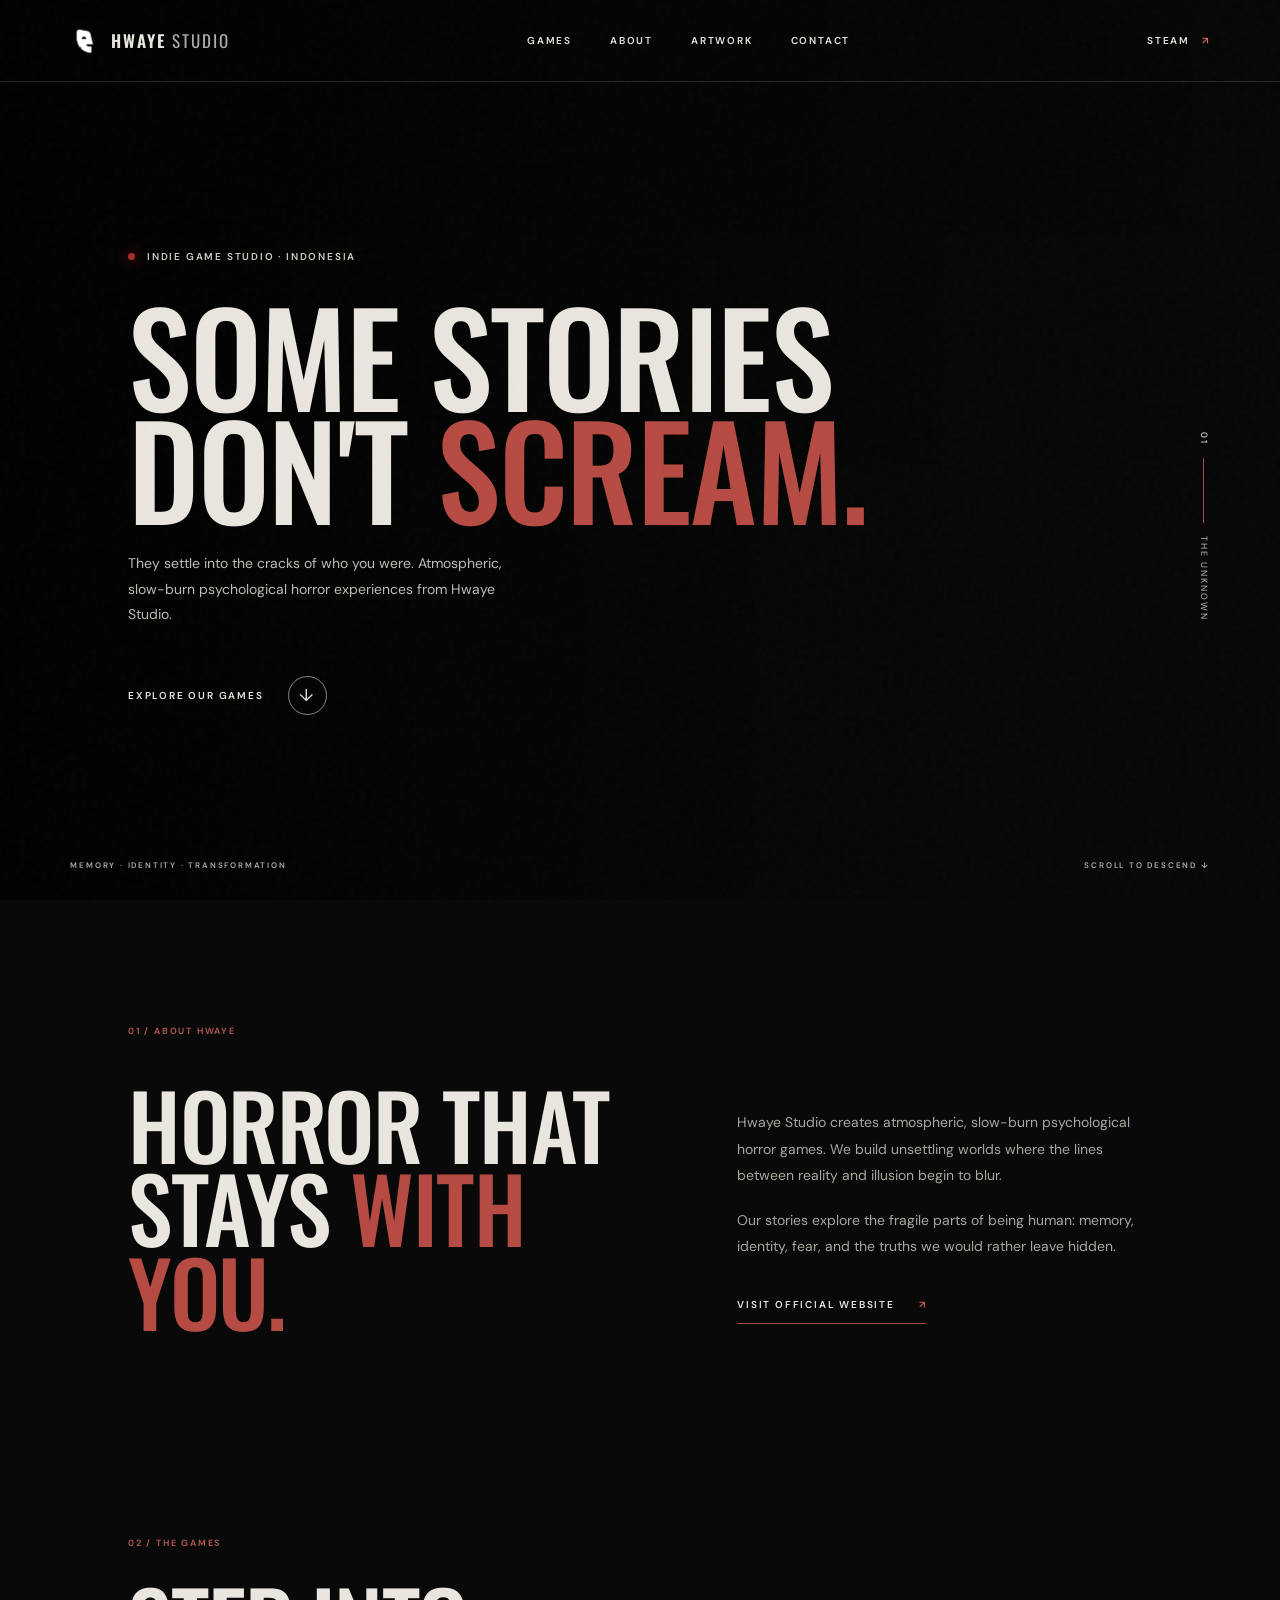
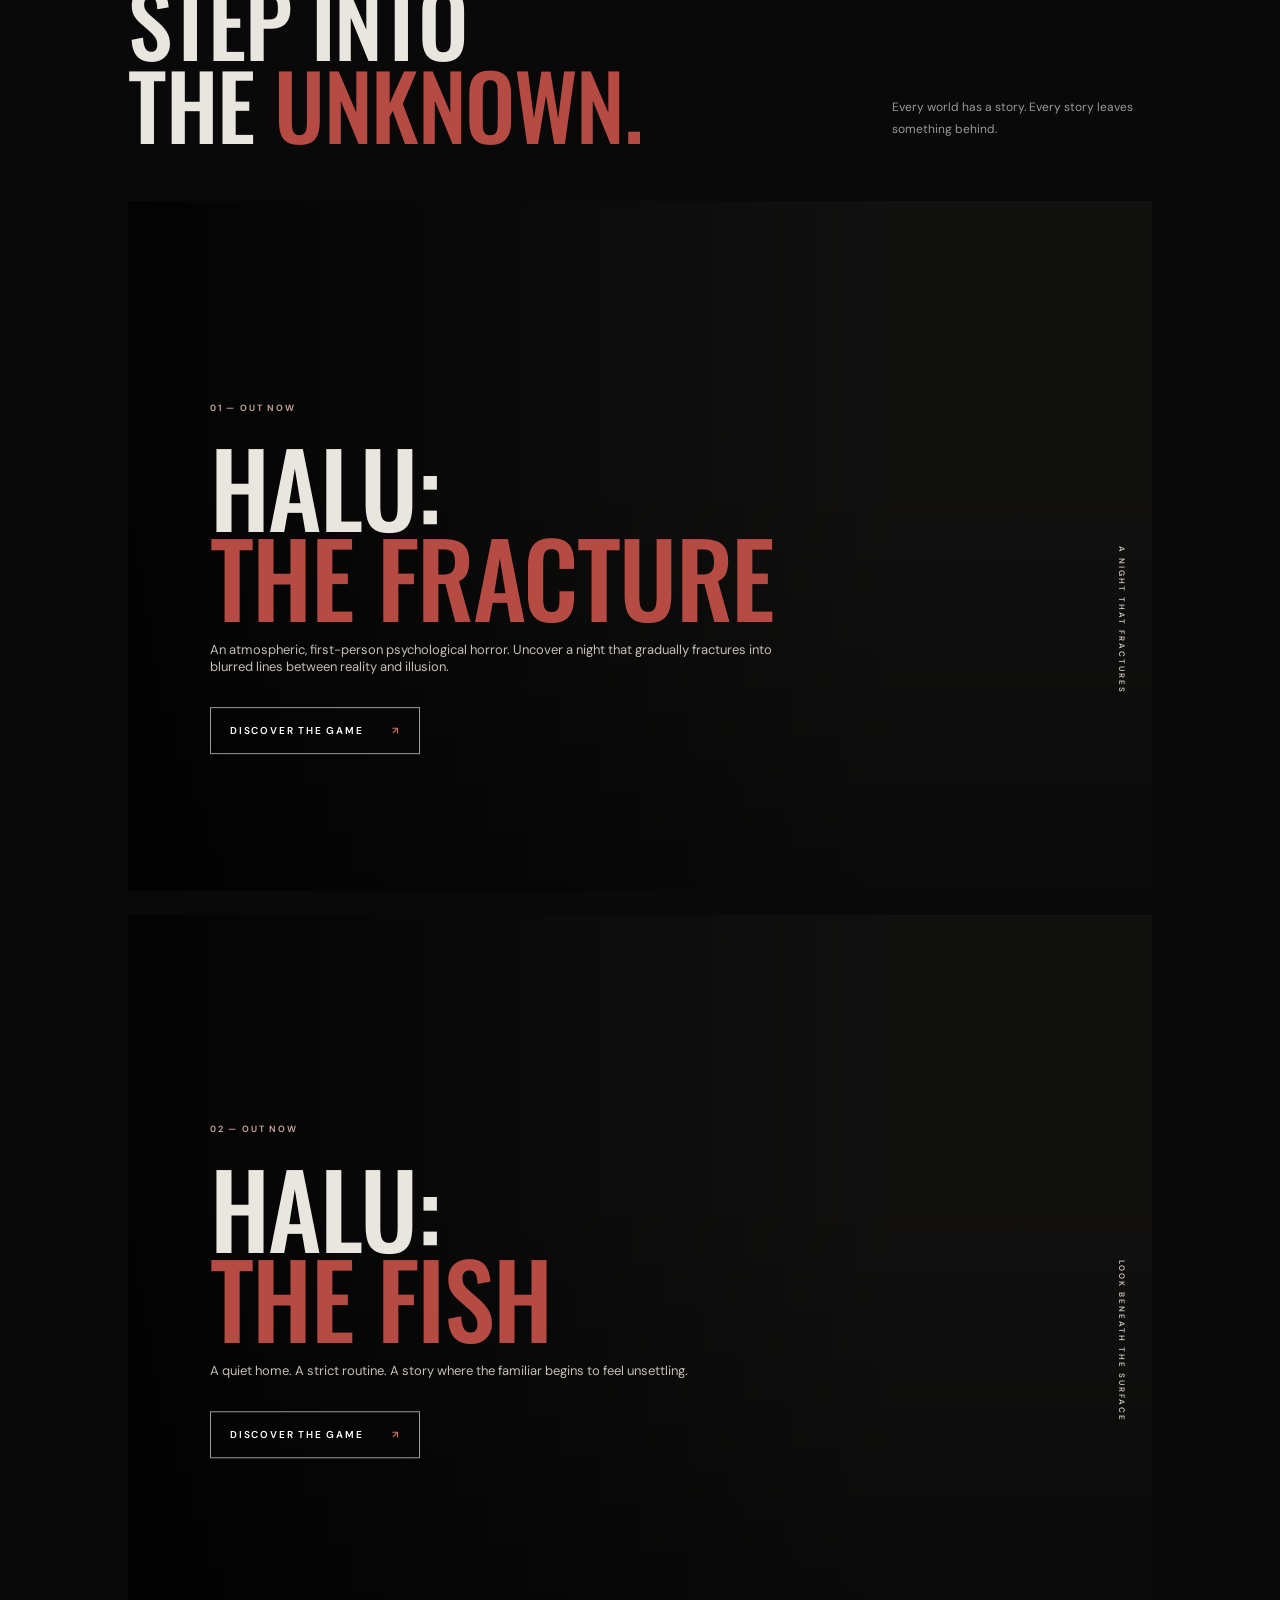
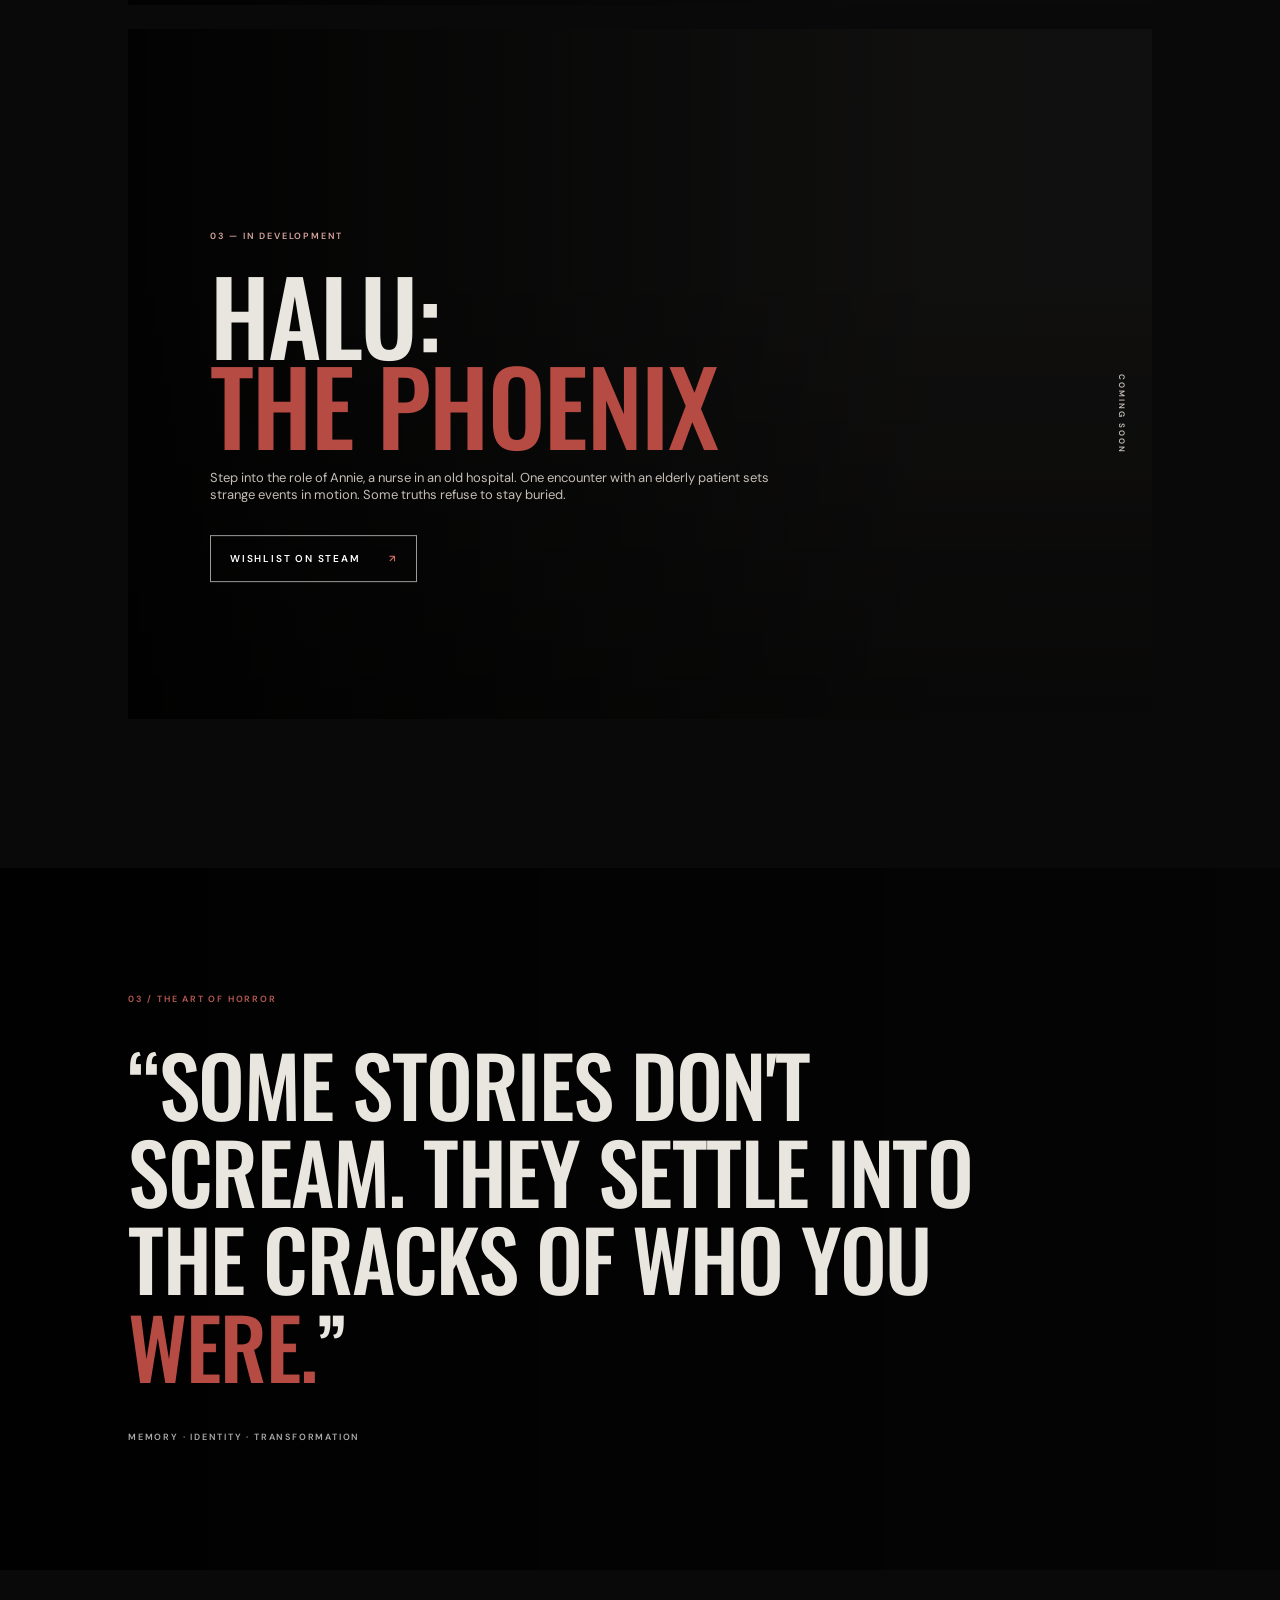
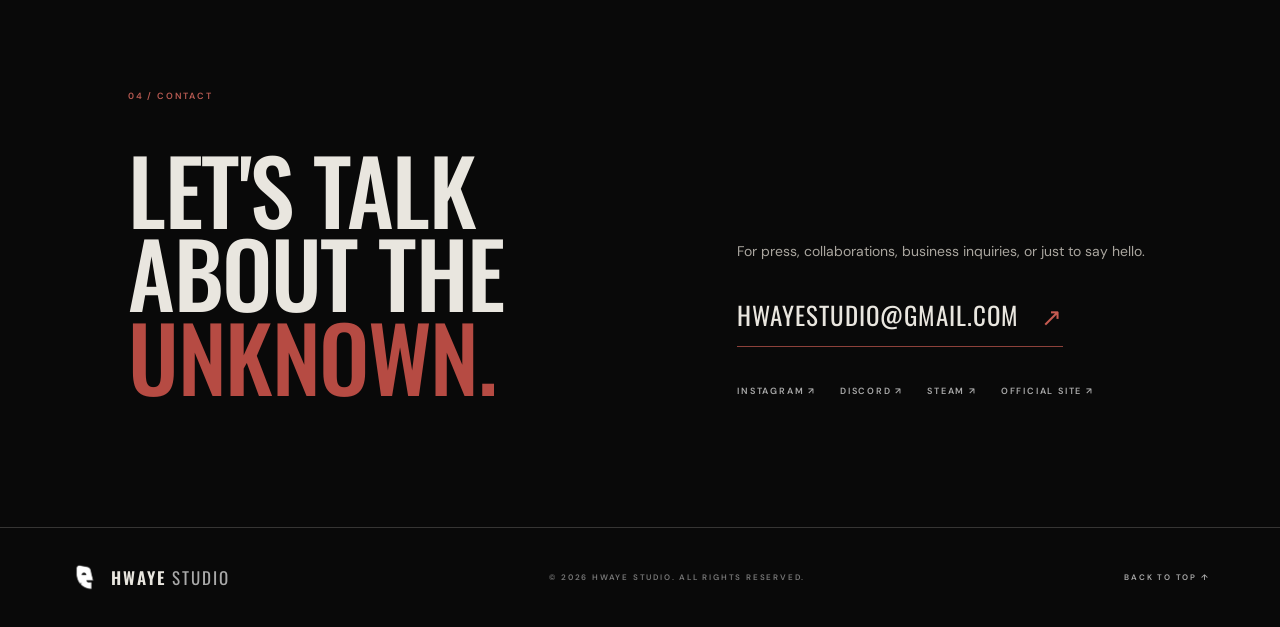
==== commit bd8cdeec: "Changed favicon and logo" ====
--- a/index.html
+++ b/index.html
@@ -7,6 +7,11 @@
   <meta name="description" content="Hwaye Studio creates atmospheric psychological horror games. Stories that settle into the cracks of who you were.">
 
   <title>Hwaye Studio | Psychological Horror Games</title>
+
+  <!-- Website Favicon -->
+  <link rel="icon" type="image/png" sizes="32x32" href="assets/logo-favicon.png">
+  <link rel="icon" type="image/x-icon" href="assets/logo-favicon.png">
+  <link rel="apple-touch-icon" sizes="180x180" href="assets/logo-favicon.png">
 
   <link rel="preconnect" href="https://fonts.googleapis.com">
   <link rel="preconnect" href="https://fonts.gstatic.com" crossorigin>
@@ -18,7 +23,7 @@
 
   <!-- Header -->
   <header class="header" id="top">
-    <a class="brand" href="#top" aria-label="Hwaye Studio home"><img class="brand-mark" src="assets/logo.png" alt=""><span>HWAYE<span class="brand-light"> STUDIO</span></span></a>
+    <a class="brand" href="#top" aria-label="Hwaye Studio home"><img class="brand-mark" src="assets/logo-small.png" alt=""><span>HWAYE<span class="brand-light"> STUDIO</span></span></a>
 
     <button class="menu-toggle" aria-label="Toggle navigation" aria-expanded="false">
       <span></span>
@@ -163,7 +168,7 @@
 
   <!-- Footer -->
   <footer class="footer">
-    <a class="brand" href="#top" aria-label="Hwaye Studio home"><img class="brand-mark" src="assets/logo.png" alt=""><span>HWAYE<span class="brand-light"> STUDIO</span></span></a>
+    <a class="brand" href="#top" aria-label="Hwaye Studio home"><img class="brand-mark" src="assets/logo-small.png" alt=""><span>HWAYE<span class="brand-light"> STUDIO</span></span></a>
     <span>© <span id="year"></span> HWAYE STUDIO. ALL RIGHTS RESERVED.</span>
     <a href="#top" class="back-top">BACK TO TOP ↑</a>
   </footer>
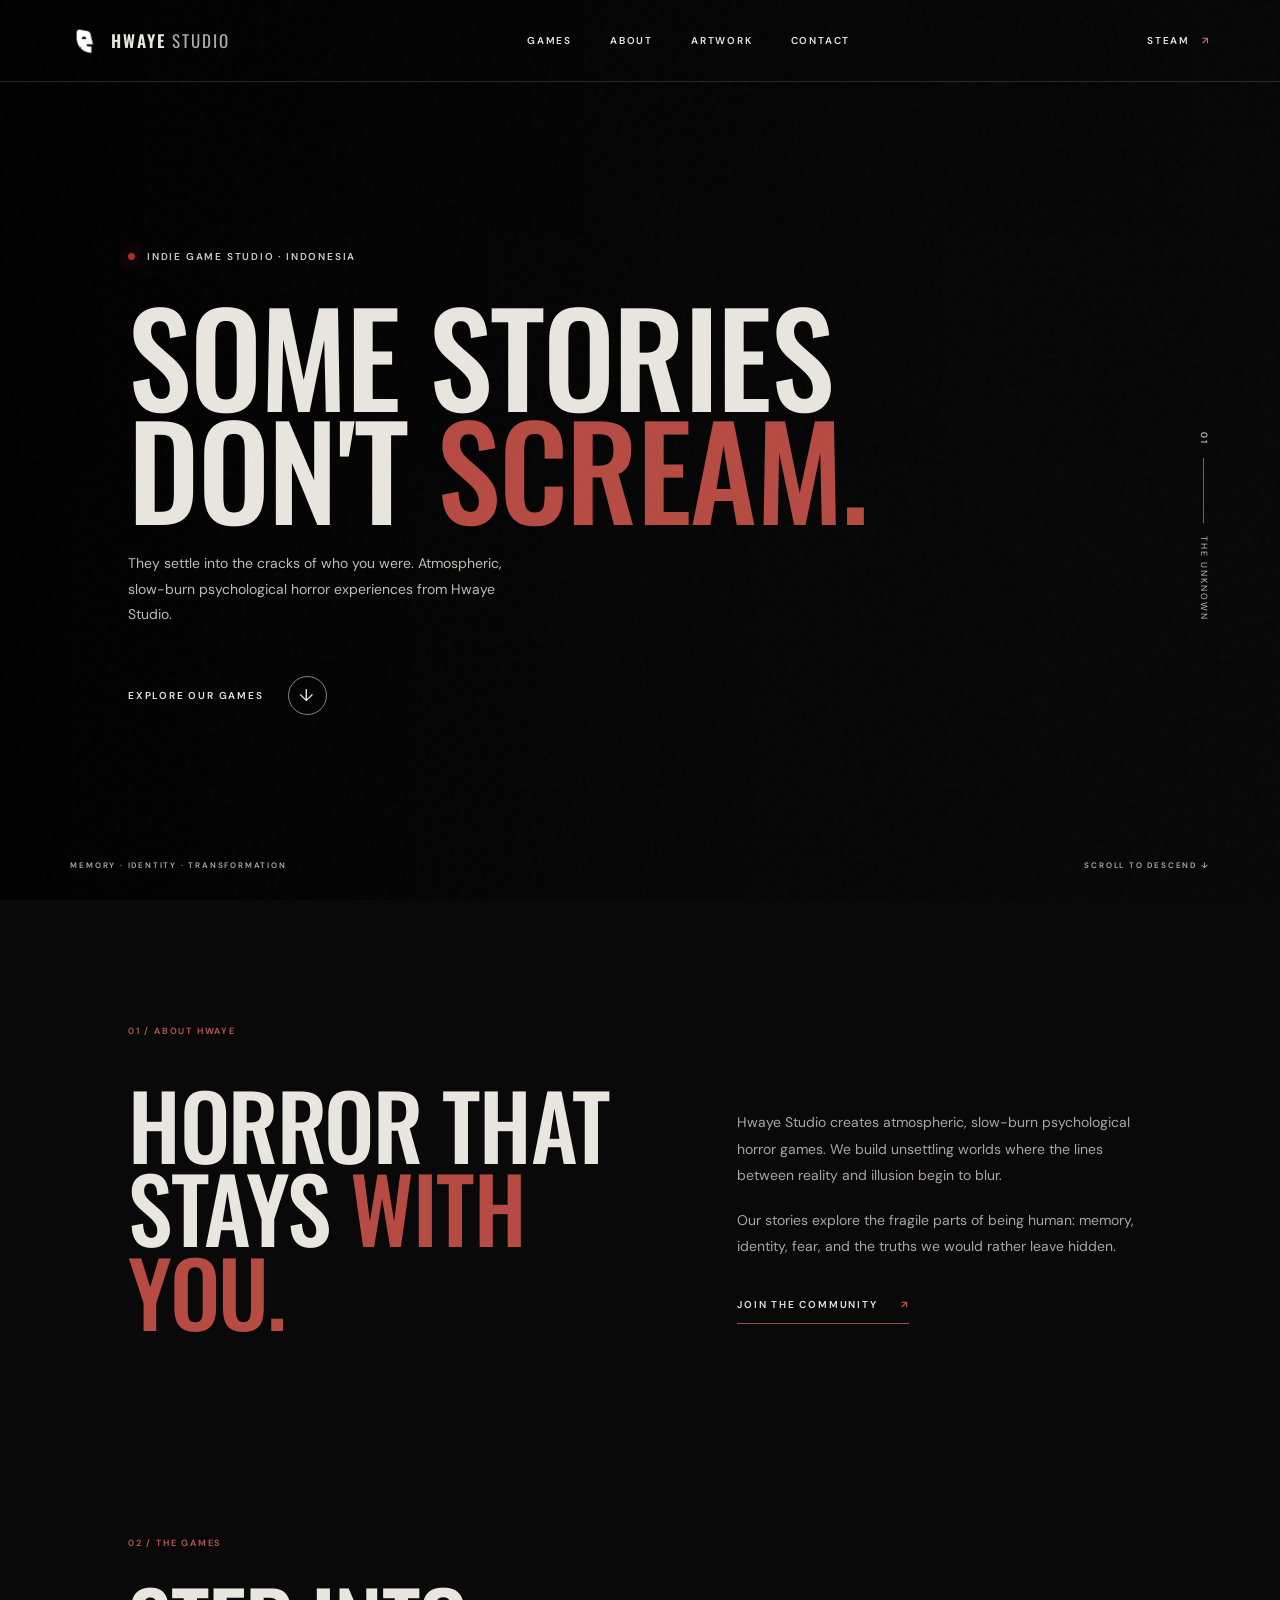
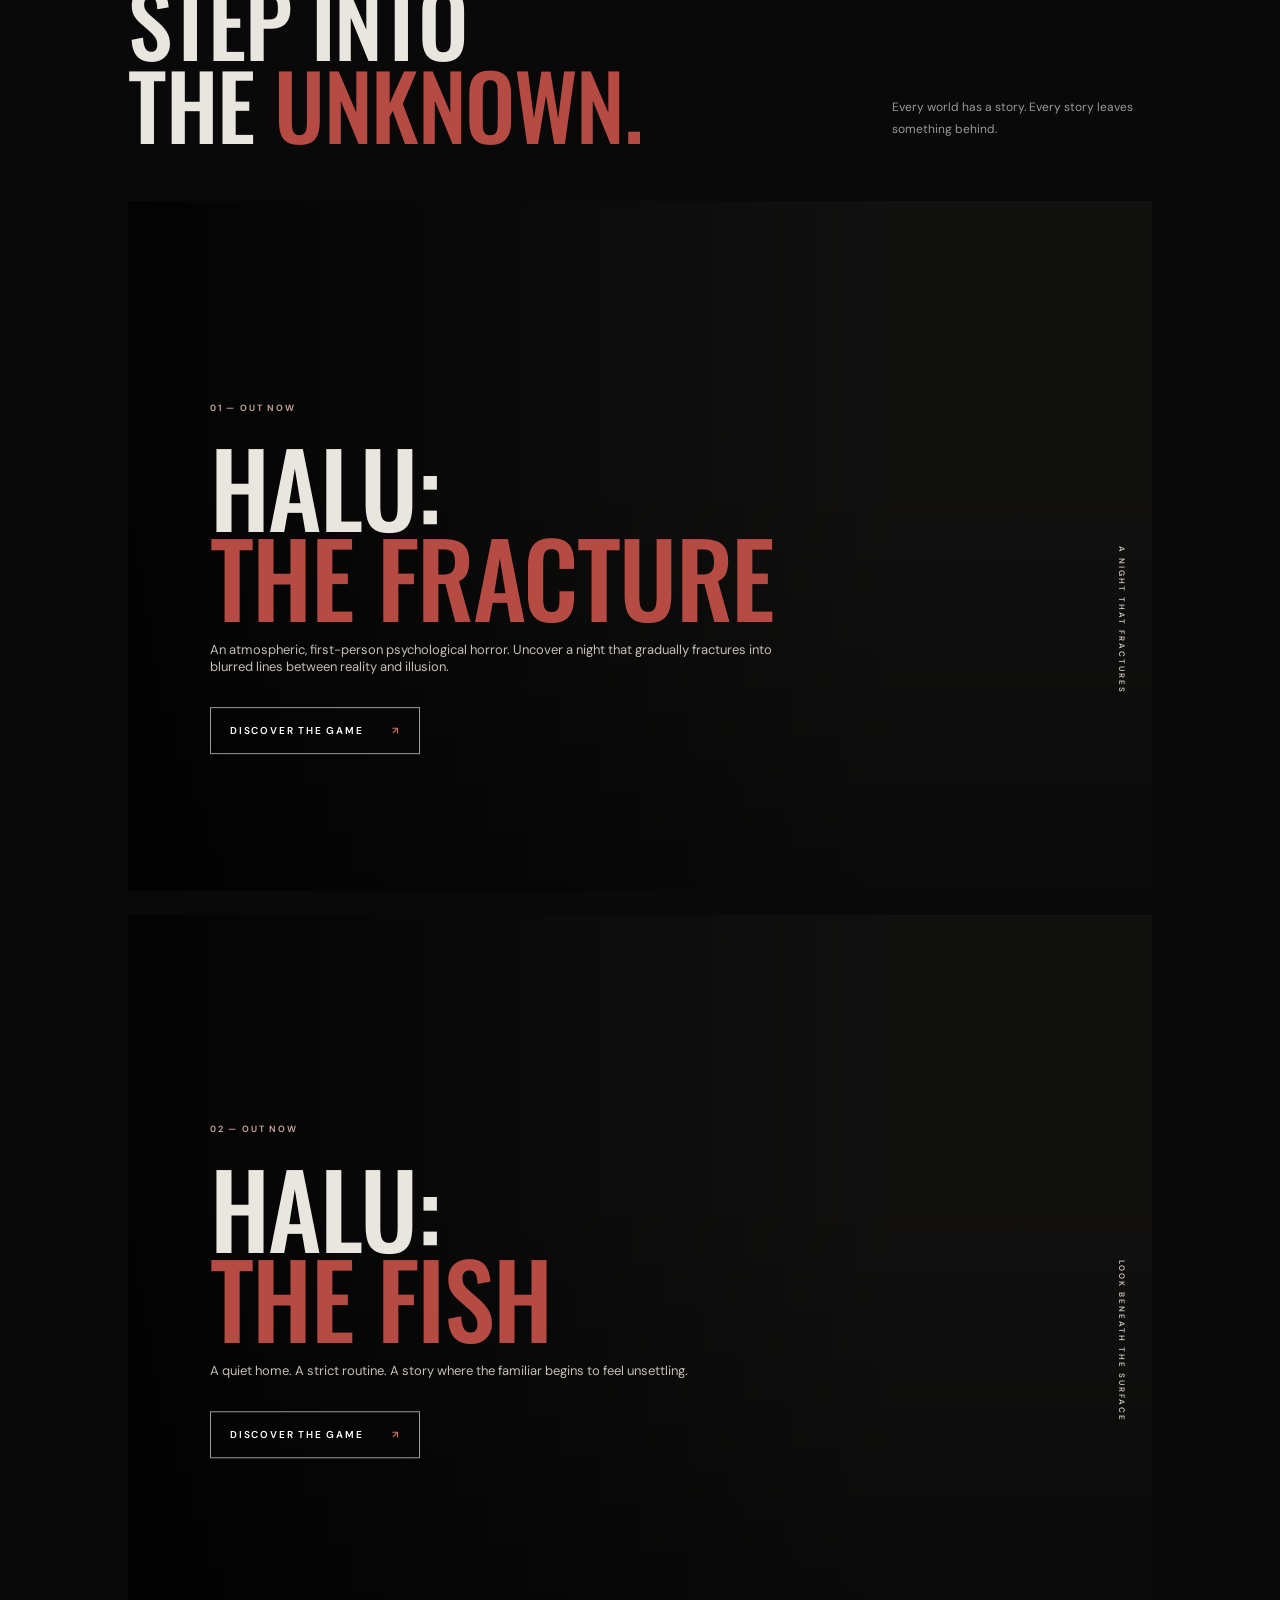
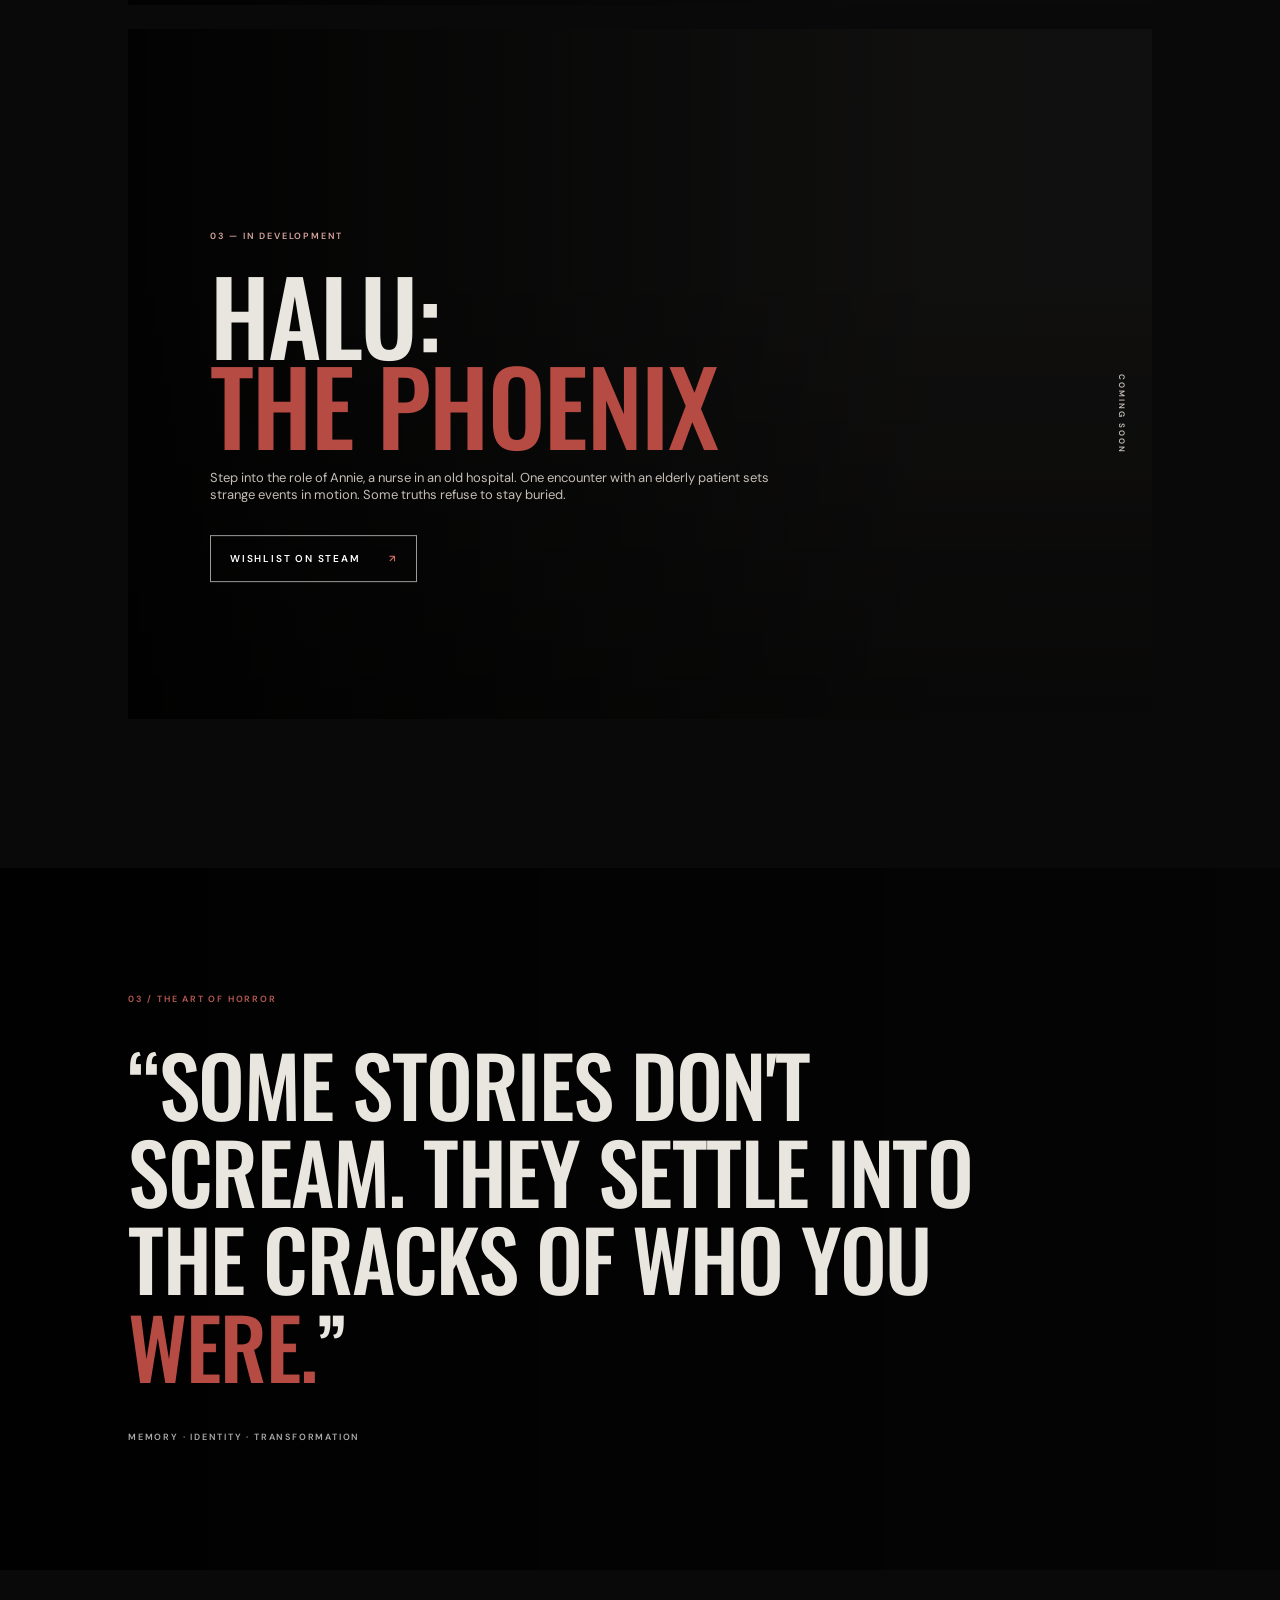
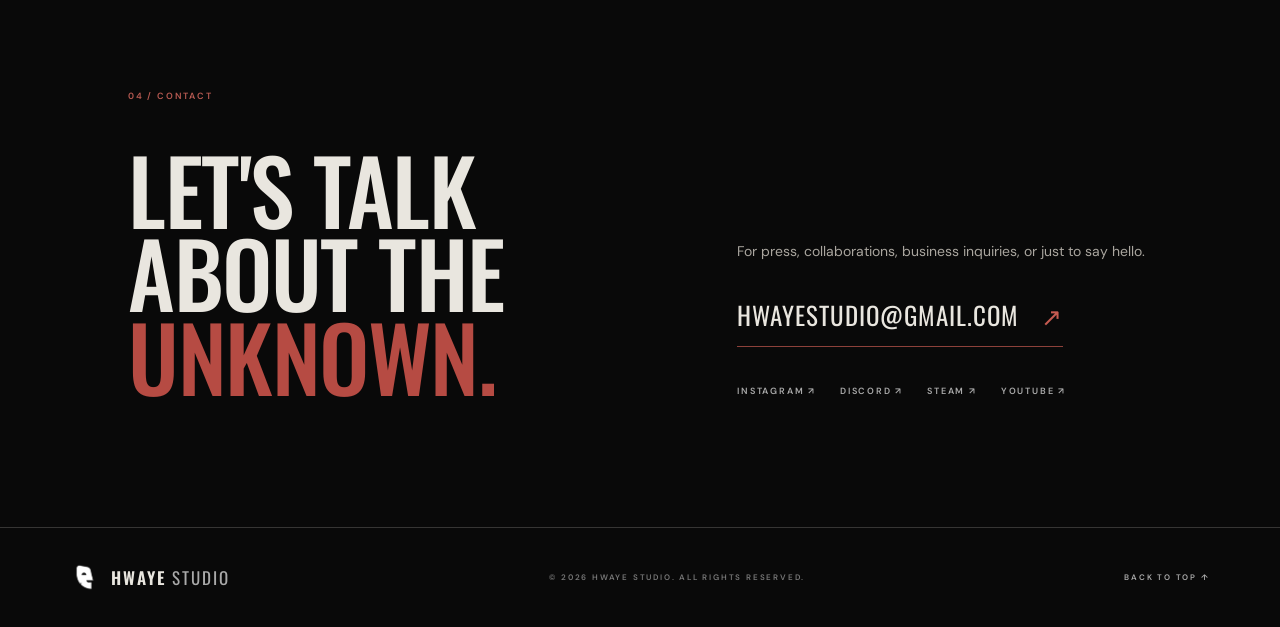
==== commit d02740ad: "Little changes" ====
--- a/index.html
+++ b/index.html
@@ -75,7 +75,7 @@
         <div class="intro-text">
           <p>Hwaye Studio creates atmospheric, slow-burn psychological horror games. We build unsettling worlds where the lines between reality and illusion begin to blur.</p>
           <p>Our stories explore the fragile parts of being human: memory, identity, fear, and the truths we would rather leave hidden.</p>
-          <a class="text-link" href="https://hwaye.studio/" target="_blank" rel="noreferrer">VISIT OFFICIAL WEBSITE <span>↗</span></a>
+          <a class="text-link" href="https://discord.gg/NHmQ7cqmkS" target="_blank" rel="noreferrer">JOIN THE COMMUNITY <span>↗</span></a>
         </div>
       </div>
     </section>
@@ -98,7 +98,7 @@
           <span class="game-number">01 — OUT NOW</span>
           <h3>HALU:<br><em>THE FRACTURE</em></h3>
           <p>An atmospheric, first-person psychological horror. Uncover a night that gradually fractures into blurred lines between reality and illusion.</p>
-          <a class="button-line" href="https://store.steampowered.com/search/?term=Halu%3A+The+Fracture" target="_blank" rel="noreferrer">DISCOVER THE GAME <span>↗</span></a>
+          <a class="button-line" href="https://store.steampowered.com/app/3893210/Haze_of_Lucidity_Halu_The_Fracture/" target="_blank" rel="noreferrer">DISCOVER THE GAME <span>↗</span></a>
         </div>
 
         <span class="game-side">A NIGHT THAT FRACTURES</span>
@@ -112,7 +112,7 @@
           <span class="game-number">02 — OUT NOW</span>
           <h3>HALU:<br><em>THE FISH</em></h3>
           <p>A quiet home. A strict routine. A story where the familiar begins to feel unsettling.</p>
-          <a class="button-line" href="https://store.steampowered.com/search/?term=Halu%3A+The+Fish" target="_blank" rel="noreferrer">DISCOVER THE GAME <span>↗</span></a>
+          <a class="button-line" href="https://store.steampowered.com/app/4236810/Haze_of_Lucidity_Halu_The_Fish/" target="_blank" rel="noreferrer">DISCOVER THE GAME <span>↗</span></a>
         </div>
 
         <span class="game-side">LOOK BENEATH THE SURFACE</span>
@@ -126,7 +126,7 @@
           <span class="game-number">03 — IN DEVELOPMENT</span>
           <h3>HALU:<br><em>THE PHOENIX</em></h3>
           <p>Step into the role of Annie, a nurse in an old hospital. One encounter with an elderly patient sets strange events in motion. Some truths refuse to stay buried.</p>
-          <a class="button-line" href="https://store.steampowered.com/app/5189060/Haze_of_Lucidity_Halu_The_Phoenix/?l=indonesian" target="_blank" rel="noreferrer">WISHLIST ON STEAM <span>↗</span></a>
+          <a class="button-line" href="https://store.steampowered.com/app/5189060/Haze_of_Lucidity_Halu_The_Phoenix/" target="_blank" rel="noreferrer">WISHLIST ON STEAM <span>↗</span></a>
         </div>
 
         <span class="game-side">COMING SOON</span>
@@ -159,7 +159,7 @@
             <a href="https://www.instagram.com/hwayestudio/" target="_blank" rel="noreferrer">INSTAGRAM ↗</a>
             <a href="https://discord.gg/NHmQ7cqmkS" target="_blank" rel="noreferrer">DISCORD ↗</a>
             <a href="https://store.steampowered.com/developer/hwayestudio" target="_blank" rel="noreferrer">STEAM ↗</a>
-            <a href="https://hwaye.studio/" target="_blank" rel="noreferrer">OFFICIAL SITE ↗</a>
+            <a href="https://www.youtube.com/@hwaye_ch" target="_blank" rel="noreferrer">YOUTUBE ↗</a>
           </div>
         </div>
       </div>
--- a/style.css
+++ b/style.css
@@ -316,7 +316,7 @@
 }
 
 .game-art,.art-phoenix {
-  background-image: url("https://images.unsplash.com/photo-1519494026892-80bbd2d6fd0d?auto=format&fit=crop&w=2000&q=85");
+  background-image: url("https://shared.akamai.steamstatic.com/store_item_assets/steam/apps/5189060/357e0c1f2f1377d87c12726e0aa6cf78ba9c56ee/ss_357e0c1f2f1377d87c12726e0aa6cf78ba9c56ee.1920x1080.jpg?t=1793590476");
   background-position: center 48%;
   filter: grayscale(55%) brightness(.72);
 }
@@ -335,8 +335,13 @@
 }
 
 .game-art {
+  position: absolute;
+  inset: 0;
+  width: 100%;
+  height: 100%;
   background-size: cover;
   background-position: center;
+  background-repeat: no-repeat;
   transition: transform 1.2s cubic-bezier(.2,.7,.2,1);
   filter: grayscale(35%);
 }
@@ -346,12 +351,12 @@
 }
 
 .art-fracture {
-  background-image: url("https://images.unsplash.com/photo-1519608487953-e999c86e7455?auto=format&fit=crop&w=2000&q=85");
+  background-image: url("https://shared.akamai.steamstatic.com/store_item_assets/steam/apps/3893210/472a4fae5d293b9f20283d3e0b1ccf432906487a/ss_472a4fae5d293b9f20283d3e0b1ccf432906487a.1920x1080.jpg?t=1787728871");
   background-position: center 45%;
 }
 
 .art-fish {
-  background-image: url("https://images.unsplash.com/photo-1524704654690-b56c05c78a00?auto=format&fit=crop&w=2000&q=85");
+  background-image: url("https://shared.akamai.steamstatic.com/store_item_assets/steam/apps/4236810/959ce3711b32de12efbfd6335e47dde784ca435b/ss_959ce3711b32de12efbfd6335e47dde784ca435b.1920x1080.jpg?t=1788507905");
   background-position: center 52%;
   filter: grayscale(20%) brightness(.72);
 }
@@ -425,7 +430,7 @@
 .manifesto-bg {
   position: absolute;
   inset: 0;
-  background: linear-gradient(90deg,rgba(0,0,0,.9),rgba(0,0,0,.48)),url("https://images.unsplash.com/photo-1511497584788-876760111969?auto=format&fit=crop&w=2000&q=85") center/cover;
+  background: linear-gradient(90deg,rgba(0,0,0,.9),rgba(0,0,0,.48)),url("https://shared.akamai.steamstatic.com/store_item_assets/steam/apps/3893210/a4318f06a5b9c0ed6916e5f39b12b505fa499517/ss_a4318f06a5b9c0ed6916e5f39b12b505fa499517.1920x1080.jpg?t=1787728871") center/cover;
   filter: grayscale(100%);
 }
 
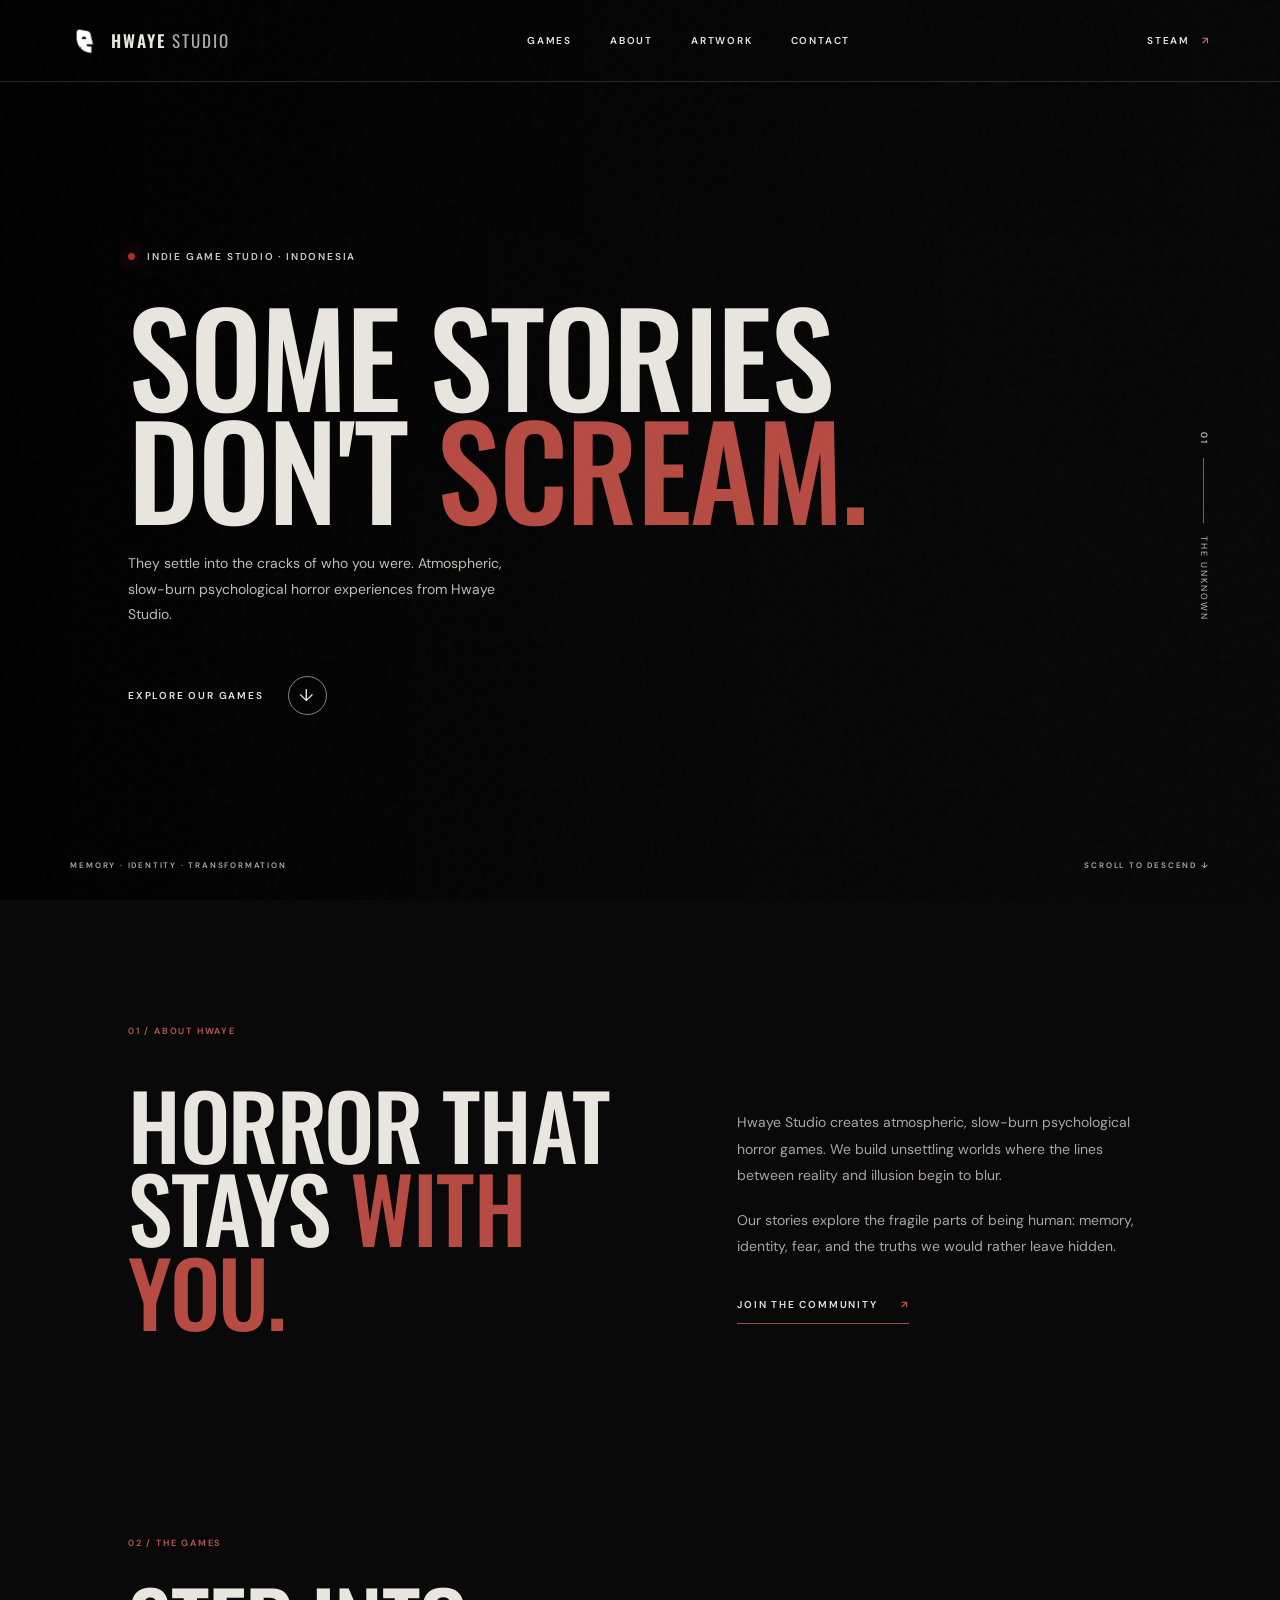
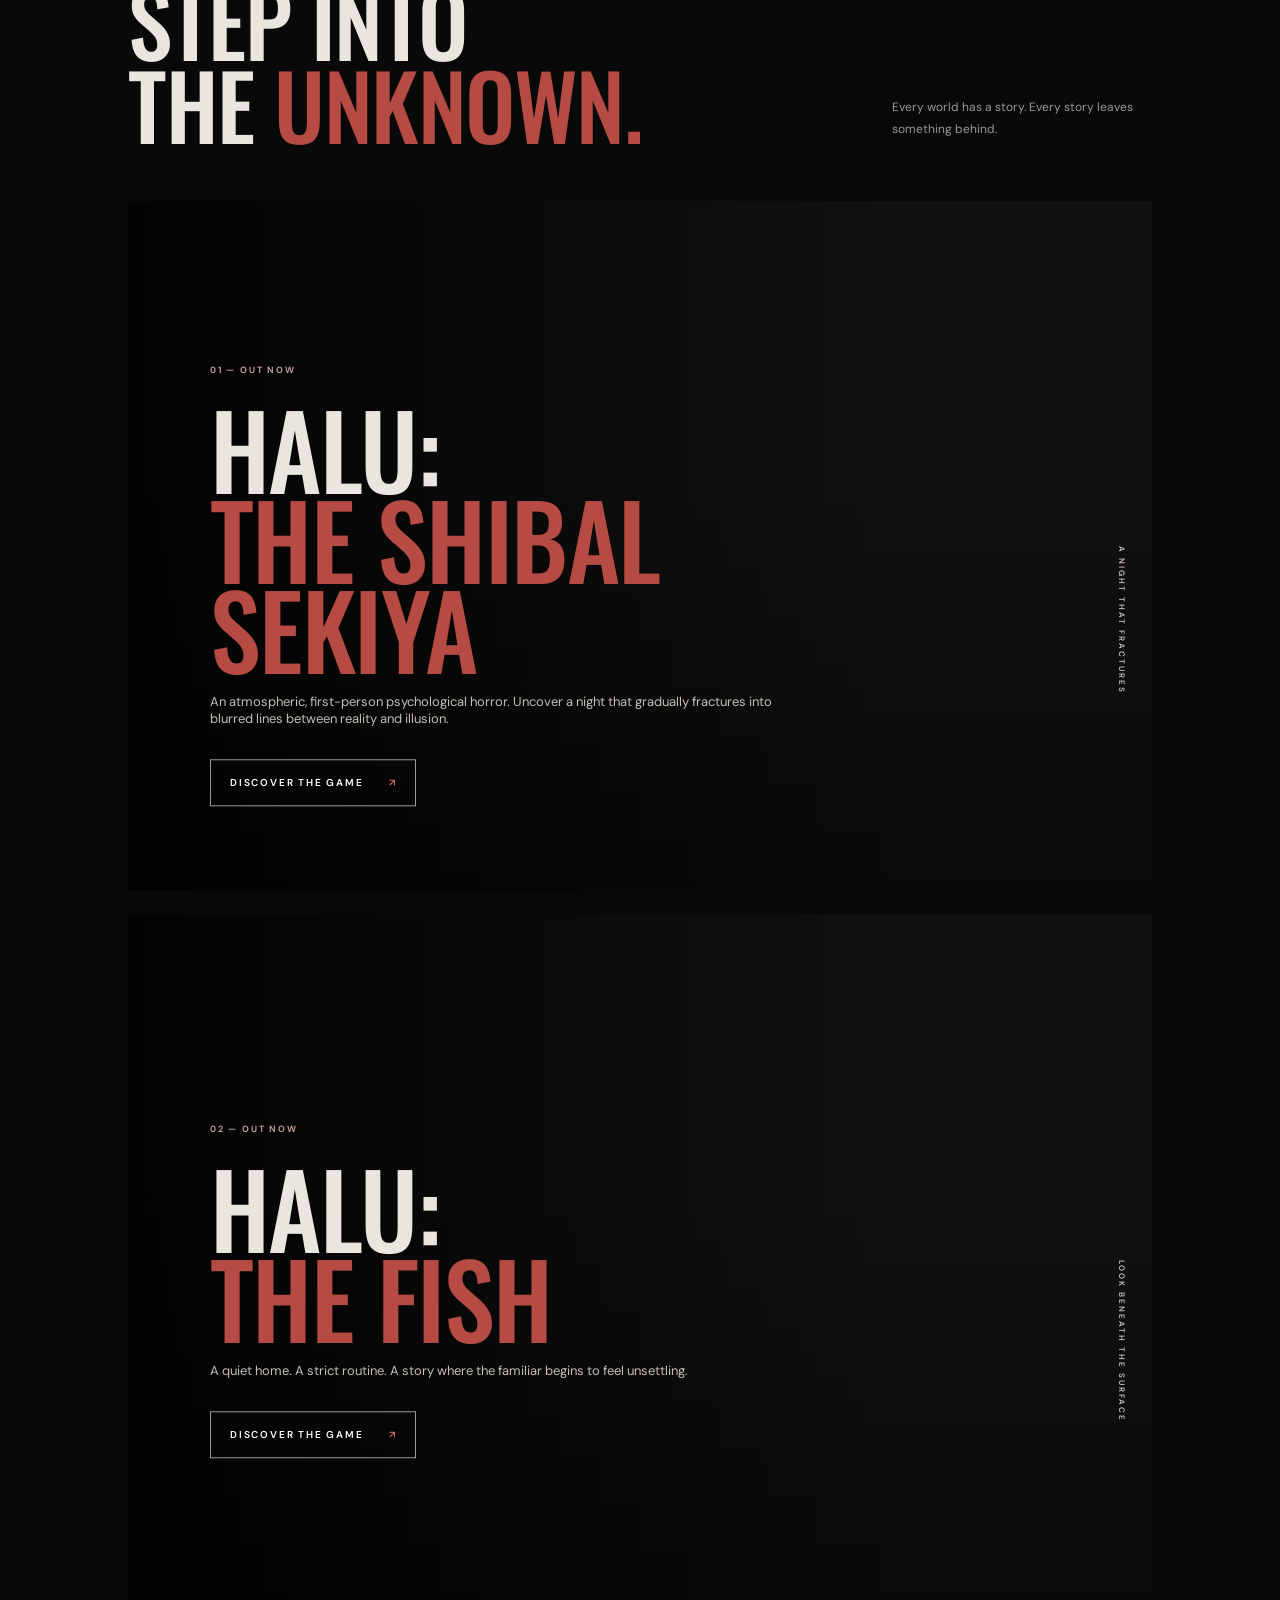
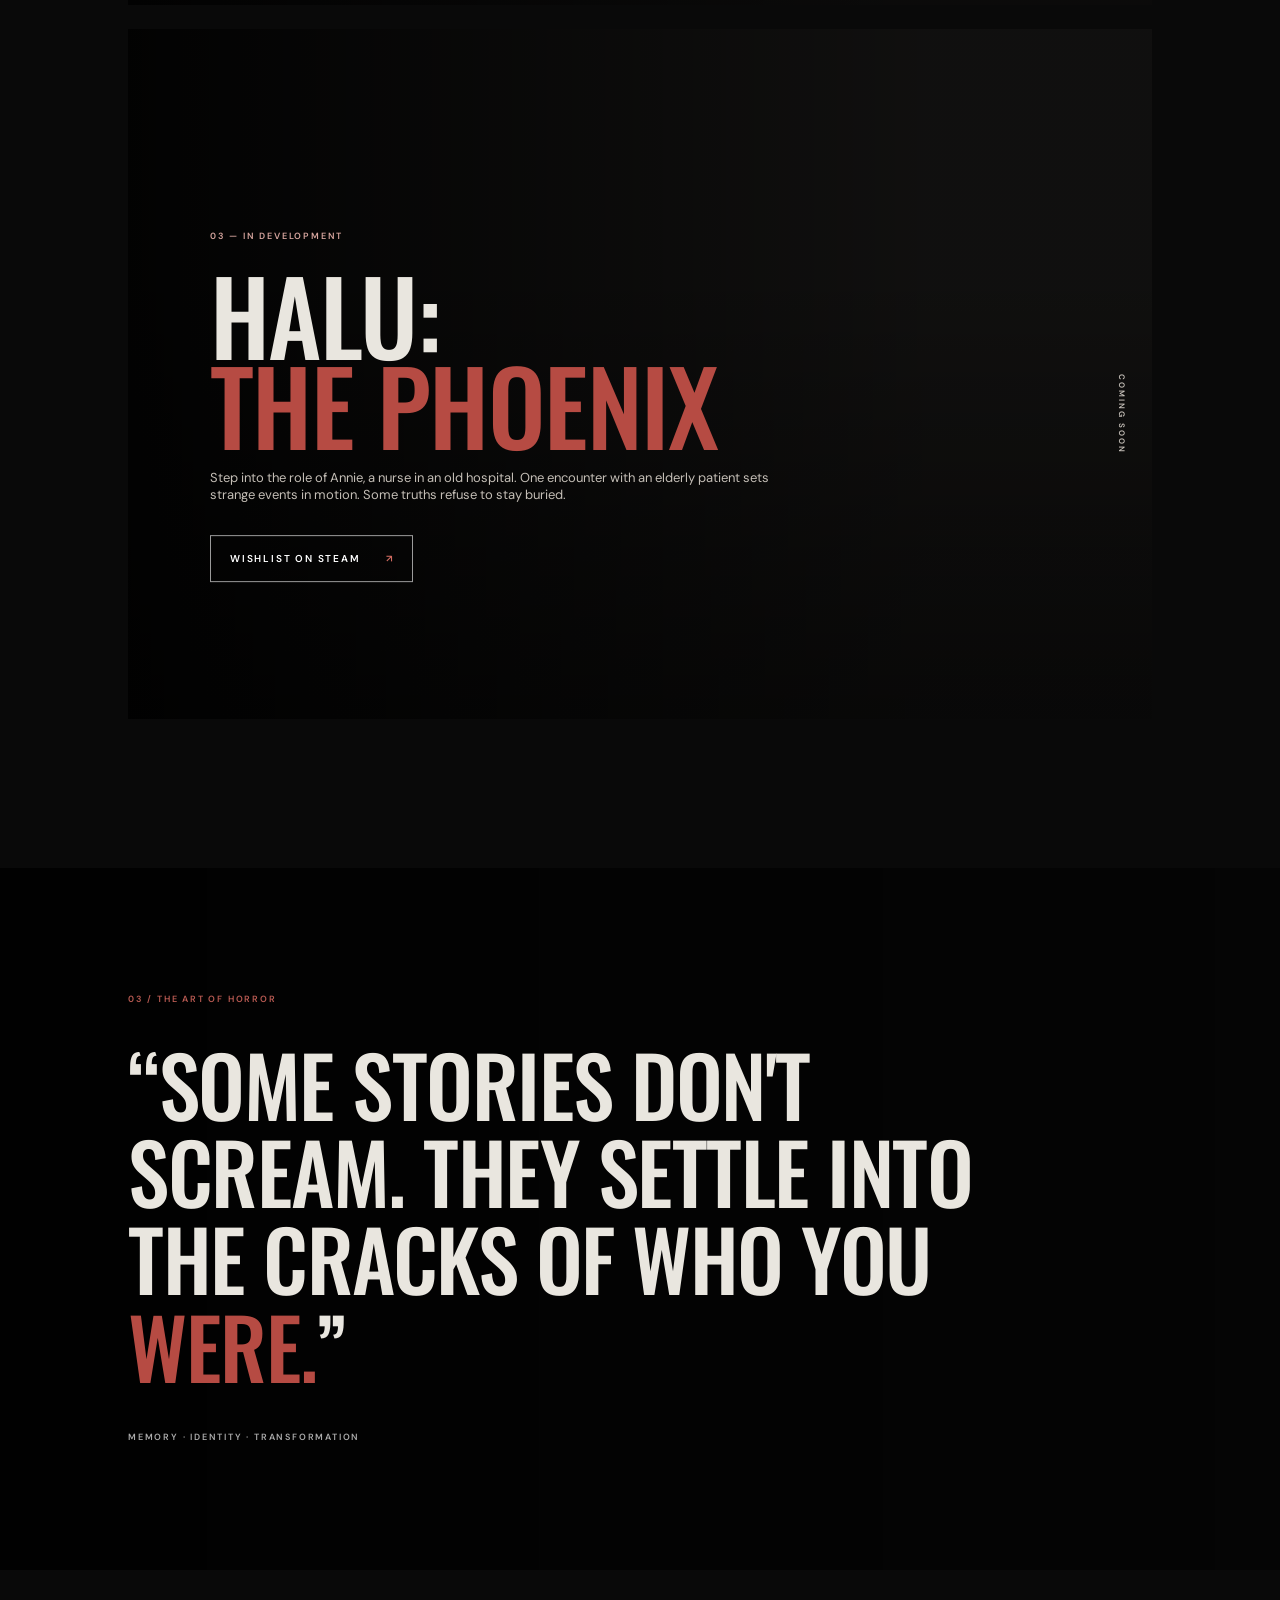
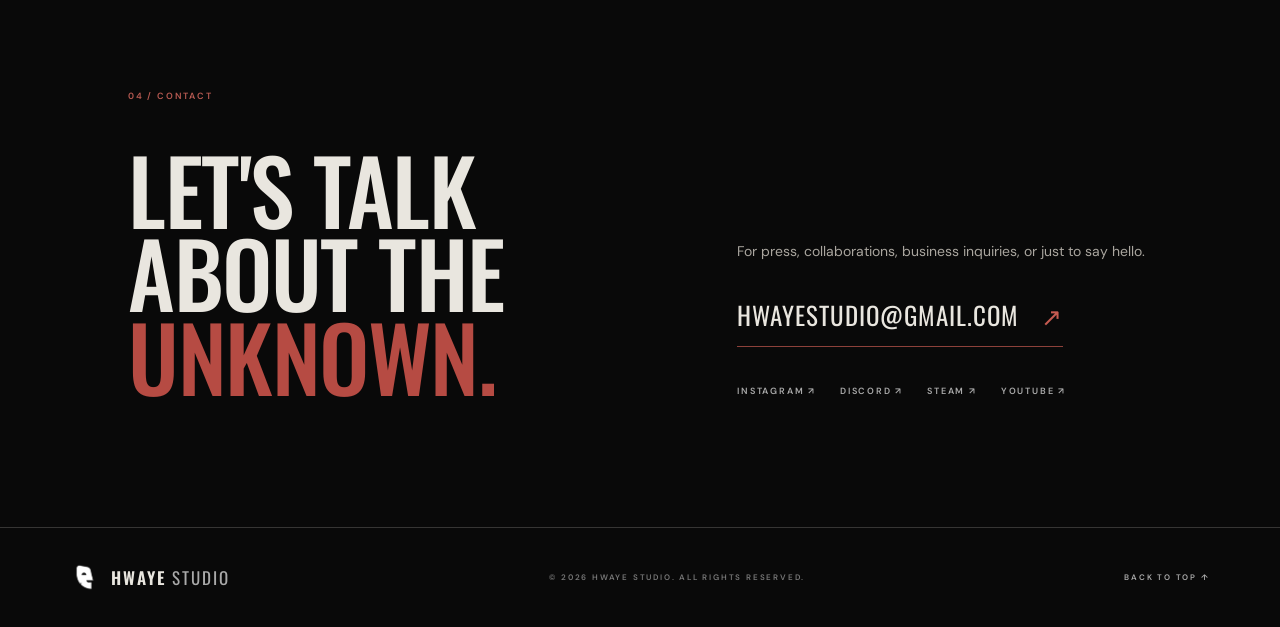
==== commit 59b15a7f: "v2 - Dynamic Data" ====
--- a/index.html
+++ b/index.html
@@ -90,47 +90,10 @@
         <p>Every world has a story. Every story leaves something behind.</p>
       </div>
 
-      <article class="game-feature game-fracture">
-        <div class="game-art art-fracture" role="img" aria-label="Halu The Fracture atmospheric game artwork"></div>
-        <div class="game-overlay"></div>
-
-        <div class="game-info">
-          <span class="game-number">01 — OUT NOW</span>
-          <h3>HALU:<br><em>THE FRACTURE</em></h3>
-          <p>An atmospheric, first-person psychological horror. Uncover a night that gradually fractures into blurred lines between reality and illusion.</p>
-          <a class="button-line" href="https://store.steampowered.com/app/3893210/Haze_of_Lucidity_Halu_The_Fracture/" target="_blank" rel="noreferrer">DISCOVER THE GAME <span>↗</span></a>
-        </div>
-
-        <span class="game-side">A NIGHT THAT FRACTURES</span>
-      </article>
-
-      <article class="game-feature game-fish">
-        <div class="game-art art-fish" role="img" aria-label="Halu The Fish atmospheric game artwork"></div>
-        <div class="game-overlay"></div>
-
-        <div class="game-info">
-          <span class="game-number">02 — OUT NOW</span>
-          <h3>HALU:<br><em>THE FISH</em></h3>
-          <p>A quiet home. A strict routine. A story where the familiar begins to feel unsettling.</p>
-          <a class="button-line" href="https://store.steampowered.com/app/4236810/Haze_of_Lucidity_Halu_The_Fish/" target="_blank" rel="noreferrer">DISCOVER THE GAME <span>↗</span></a>
-        </div>
-
-        <span class="game-side">LOOK BENEATH THE SURFACE</span>
-      </article>
-
-      <article class="game-feature game-phoenix">
-        <div class="game-art art-phoenix" role="img" aria-label="Halu The Phoenix old hospital atmosphere"></div>
-        <div class="game-overlay"></div>
-
-        <div class="game-info">
-          <span class="game-number">03 — IN DEVELOPMENT</span>
-          <h3>HALU:<br><em>THE PHOENIX</em></h3>
-          <p>Step into the role of Annie, a nurse in an old hospital. One encounter with an elderly patient sets strange events in motion. Some truths refuse to stay buried.</p>
-          <a class="button-line" href="https://store.steampowered.com/app/5189060/Haze_of_Lucidity_Halu_The_Phoenix/" target="_blank" rel="noreferrer">WISHLIST ON STEAM <span>↗</span></a>
-        </div>
-
-        <span class="game-side">COMING SOON</span>
-      </article>
+      <!-- Games are loaded dynamically from data/games.json -->
+      <div id="game-list" aria-live="polite">
+        <p class="games-loading">LOADING GAMES...</p>
+      </div>
     </section>
 
     <!-- Artwork / Manifesto -->
--- a/style.css
+++ b/style.css
@@ -315,12 +315,6 @@
   background: #171615;
 }
 
-.game-art,.art-phoenix {
-  background-image: url("https://shared.akamai.steamstatic.com/store_item_assets/steam/apps/5189060/357e0c1f2f1377d87c12726e0aa6cf78ba9c56ee/ss_357e0c1f2f1377d87c12726e0aa6cf78ba9c56ee.1920x1080.jpg?t=1793590476");
-  background-position: center 48%;
-  filter: grayscale(55%) brightness(.72);
-}
-
 .game-phoenix .game-overlay {
   background: linear-gradient(90deg,rgba(0,0,0,.9),rgba(0,0,0,.3) 78%),linear-gradient(0deg,rgba(0,0,0,.48),transparent 65%);
 }
@@ -348,17 +342,6 @@
 
 .game-feature:hover .game-art {
   transform: scale(1.045);
-}
-
-.art-fracture {
-  background-image: url("https://shared.akamai.steamstatic.com/store_item_assets/steam/apps/3893210/472a4fae5d293b9f20283d3e0b1ccf432906487a/ss_472a4fae5d293b9f20283d3e0b1ccf432906487a.1920x1080.jpg?t=1787728871");
-  background-position: center 45%;
-}
-
-.art-fish {
-  background-image: url("https://shared.akamai.steamstatic.com/store_item_assets/steam/apps/4236810/959ce3711b32de12efbfd6335e47dde784ca435b/ss_959ce3711b32de12efbfd6335e47dde784ca435b.1920x1080.jpg?t=1788507905");
-  background-position: center 52%;
-  filter: grayscale(20%) brightness(.72);
 }
 
 .game-overlay {
@@ -686,4 +669,12 @@
 .reveal.is-visible {
   opacity: 1;
   transform: translateY(0);
-}+}
+/* Dynamic games loading and fallback states */
+.games-loading,
+.games-message {
+  color: #99958e;
+  font-size: 10px;
+  letter-spacing: 1.8px;
+  padding: 30px 0;
+}
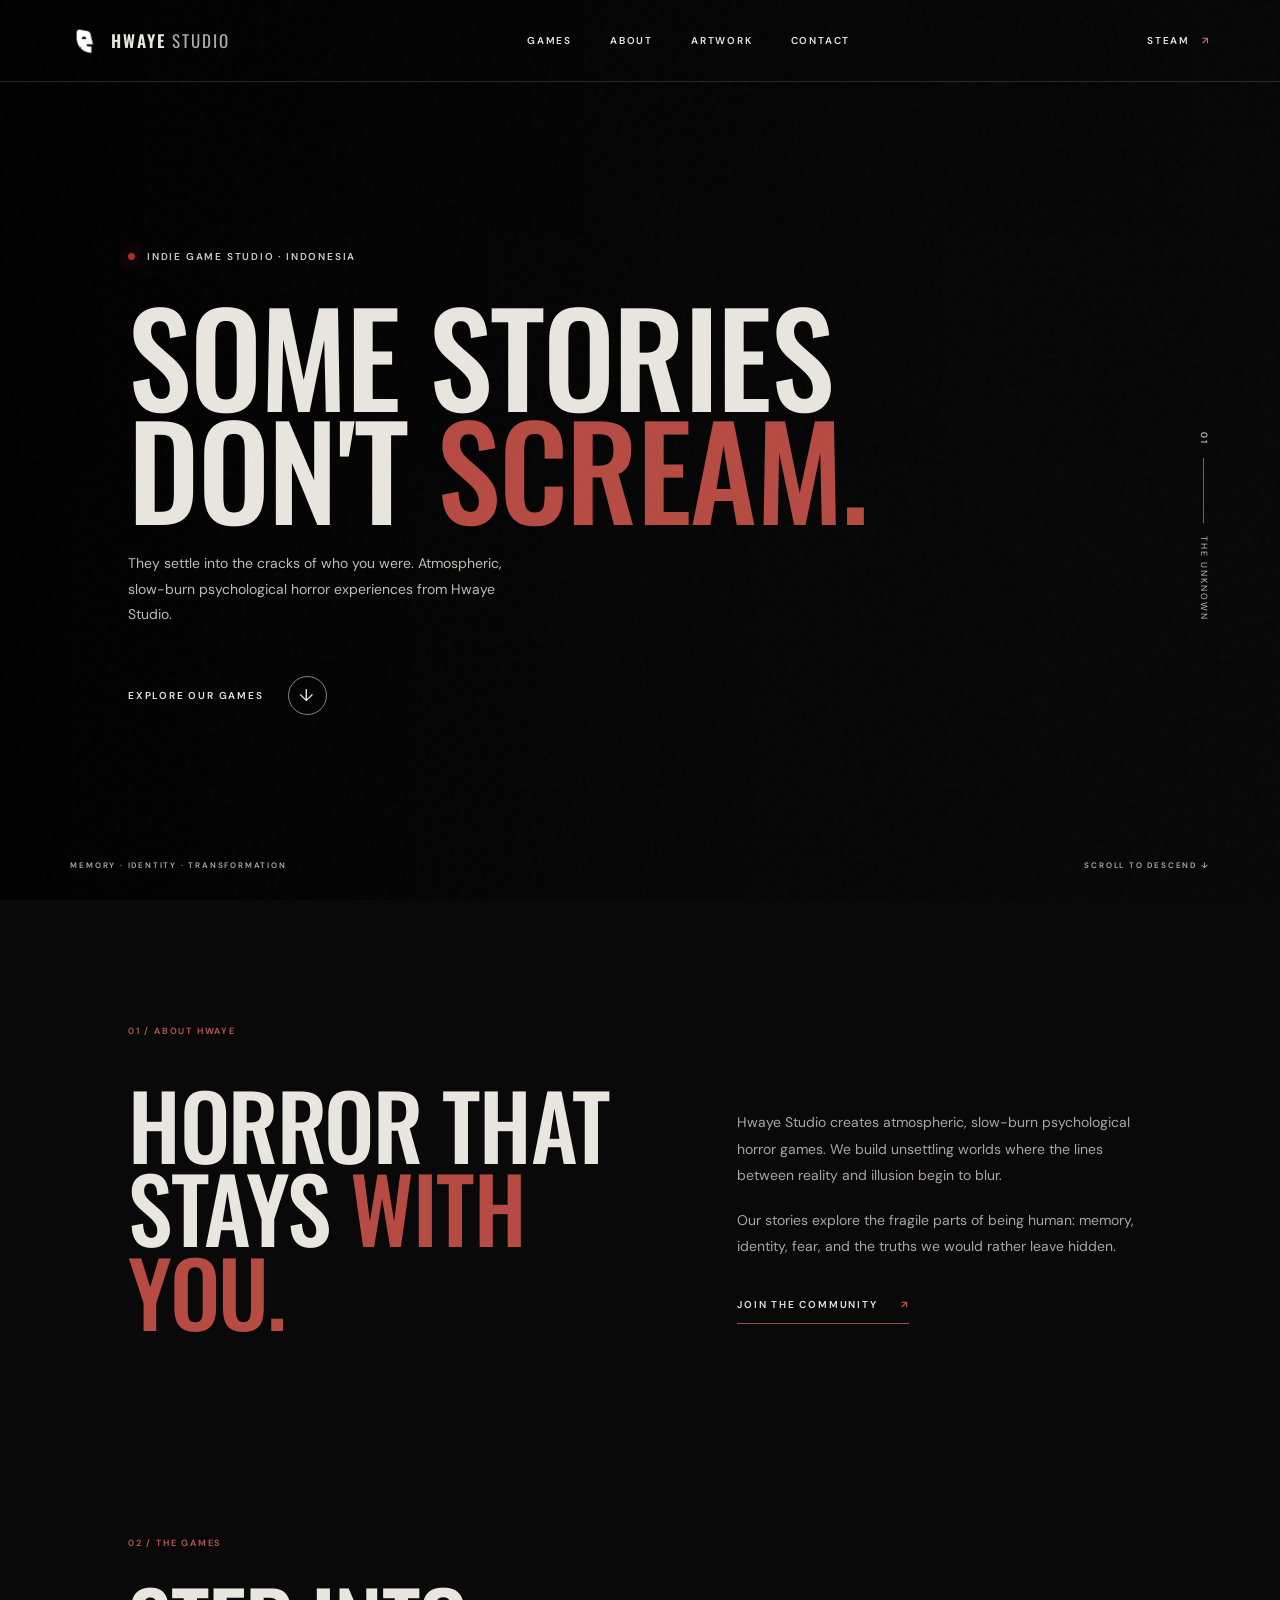
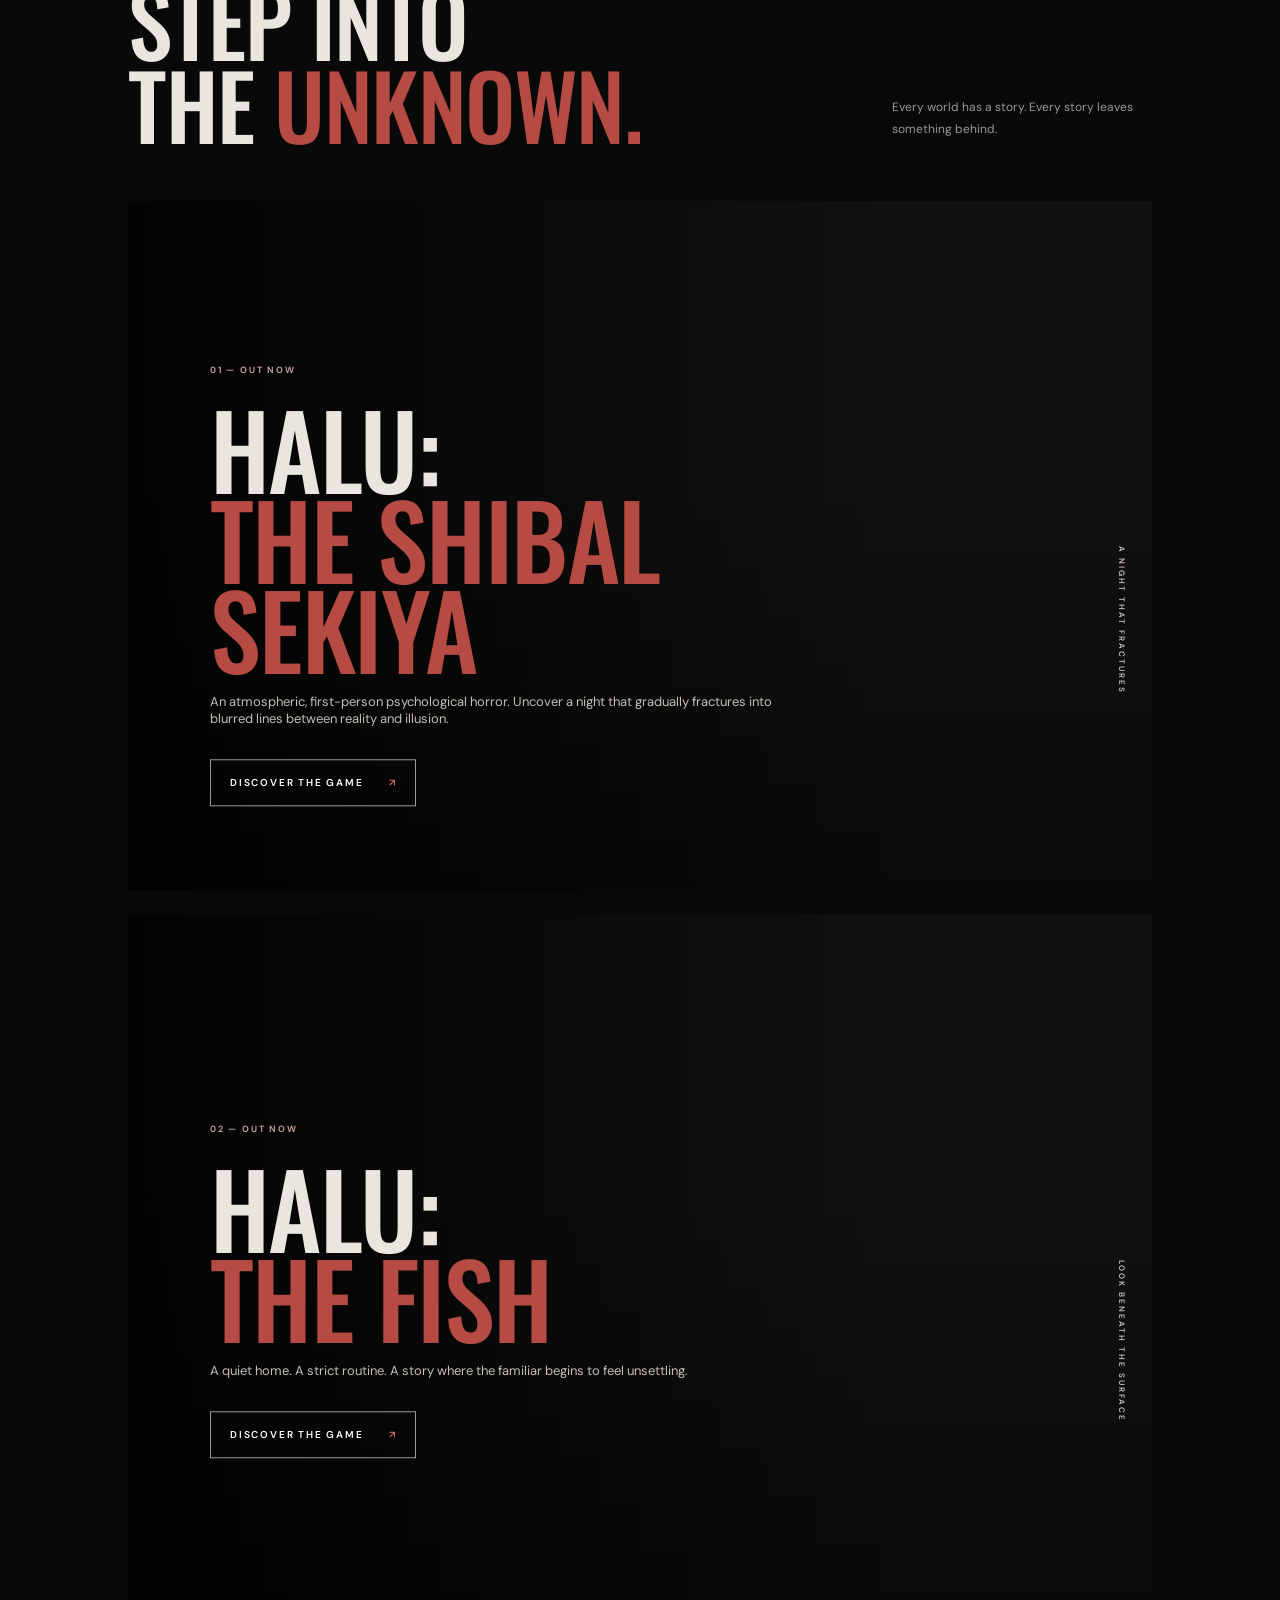
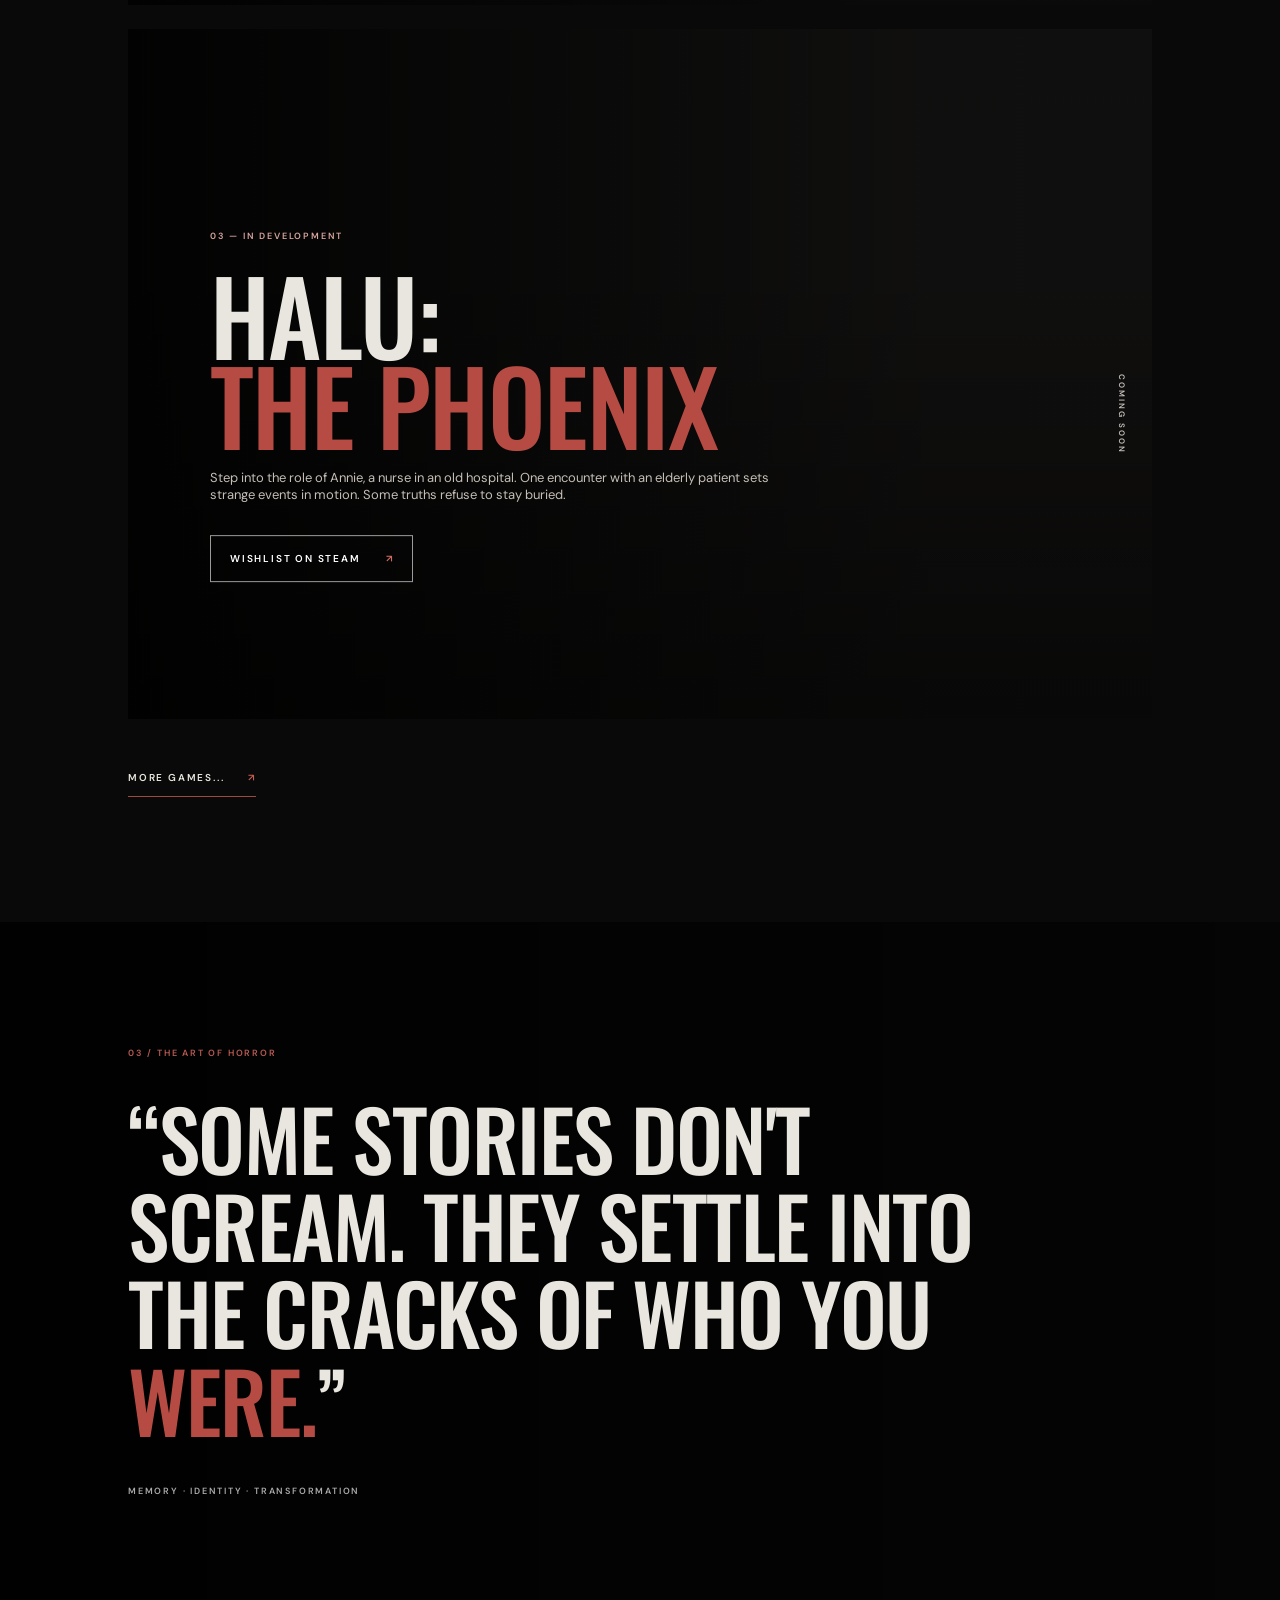
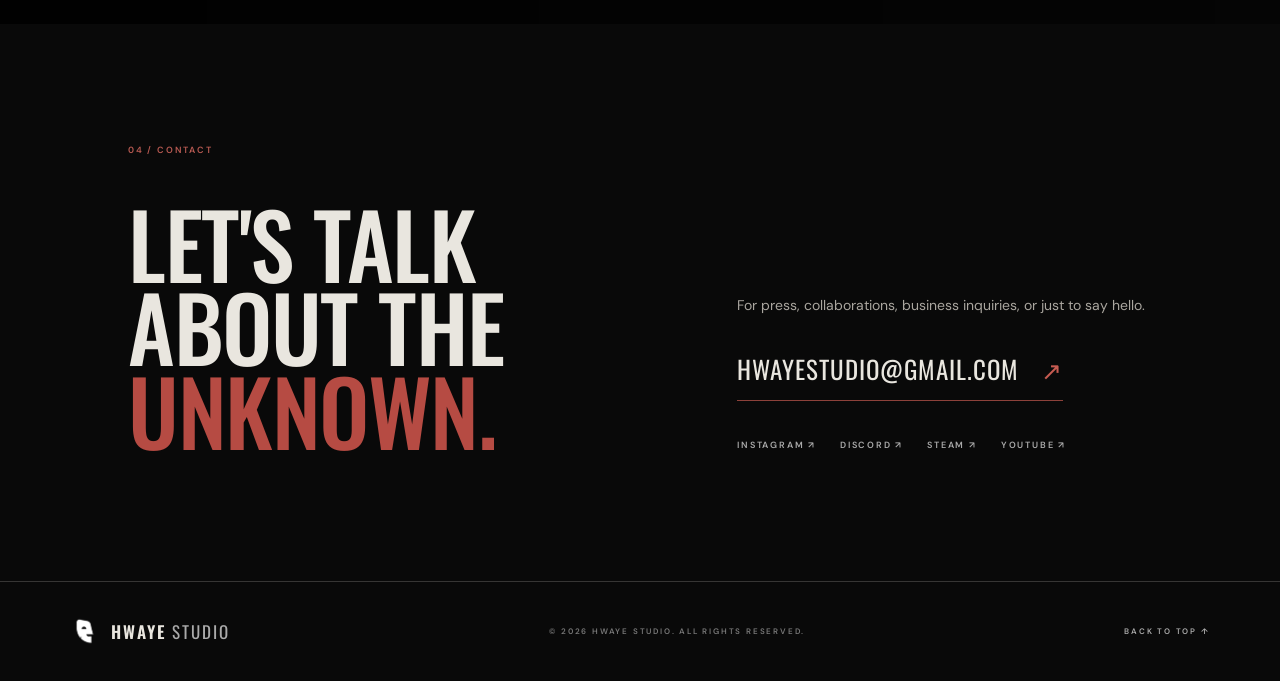
==== commit 7091fff3: "Add games catalog page" ====
--- a/index.html
+++ b/index.html
@@ -31,7 +31,7 @@
     </button>
 
     <nav class="nav" aria-label="Main navigation">
-      <a href="#games">GAMES</a>
+      <a href="games/">GAMES</a>
       <a href="#studio">ABOUT</a>
       <a href="#artwork">ARTWORK</a>
       <a href="#contact">CONTACT</a>
@@ -91,9 +91,10 @@
       </div>
 
       <!-- Games are loaded dynamically from data/games.json -->
-      <div id="game-list" aria-live="polite">
+      <div id="game-list" data-limit="3" aria-live="polite">
         <p class="games-loading">LOADING GAMES...</p>
       </div>
+      <a class="text-link more-games-link" href="games/">MORE GAMES... <span>↗</span></a>
     </section>
 
     <!-- Artwork / Manifesto -->
@@ -138,4 +139,4 @@
 
   <script src="script.js"></script>
 </body>
-</html>+</html>
--- a/style.css
+++ b/style.css
@@ -678,3 +678,42 @@
   letter-spacing: 1.8px;
   padding: 30px 0;
 }
+
+/* Dedicated games catalog */
+.games-page {
+  min-height: 100vh;
+  padding-top: 150px;
+}
+
+.games-page .section-heading { align-items: end; margin-bottom: 42px; }
+.games-page .section-heading h1 { font-size: clamp(56px, 8vw, 100px); line-height: .92; margin: 28px 0 0; }
+.games-grid { display: grid; grid-template-columns: repeat(4, minmax(0, 1fr)); gap: 18px; }
+.games-grid .game-feature { min-width: 0; height: auto; min-height: 0; aspect-ratio: 3 / 4; margin: 0; }
+.games-grid .game-overlay { background: linear-gradient(0deg,rgba(0,0,0,.88),rgba(0,0,0,.08) 76%); }
+.games-grid .game-info { left: 20px; right: 20px; top: auto; bottom: 24px; transform: none; max-width: none; }
+.games-grid .game-info h3 { font-size: clamp(30px, 3vw, 48px); line-height: .95; margin: 14px 0 12px; }
+.games-grid .game-info p { font-size: 12px; line-height: 1.6; margin-bottom: 18px; }
+.games-grid .button-line { font-size: 9px; padding: 12px; }
+.games-grid .button-line span { margin-left: 8px; }
+.games-grid .game-side { right: 12px; top: 16px; }
+.games-page .footer { margin-top: 60px; }
+.more-games-link { margin-top: 28px; }
+
+@media (max-width: 1050px) {
+  .games-grid { grid-template-columns: repeat(3, minmax(0, 1fr)); }
+}
+
+@media (max-width: 760px) {
+  .games-page { padding-top: 115px; }
+  .games-grid { grid-template-columns: repeat(2, minmax(0, 1fr)); gap: 12px; }
+  .games-grid .game-info { left: 14px; right: 14px; bottom: 16px; }
+  .games-grid .game-info h3 { font-size: clamp(25px, 7vw, 42px); }
+  .games-grid .game-info p { font-size: 11px; }
+  .games-grid .button-line { font-size: 8px; padding: 10px 8px; }
+}
+
+@media (max-width: 420px) {
+  .games-grid { grid-template-columns: 1fr; }
+  .games-grid .game-feature { aspect-ratio: 4 / 3; }
+  .games-grid .game-info h3 { font-size: 42px; }
+}
